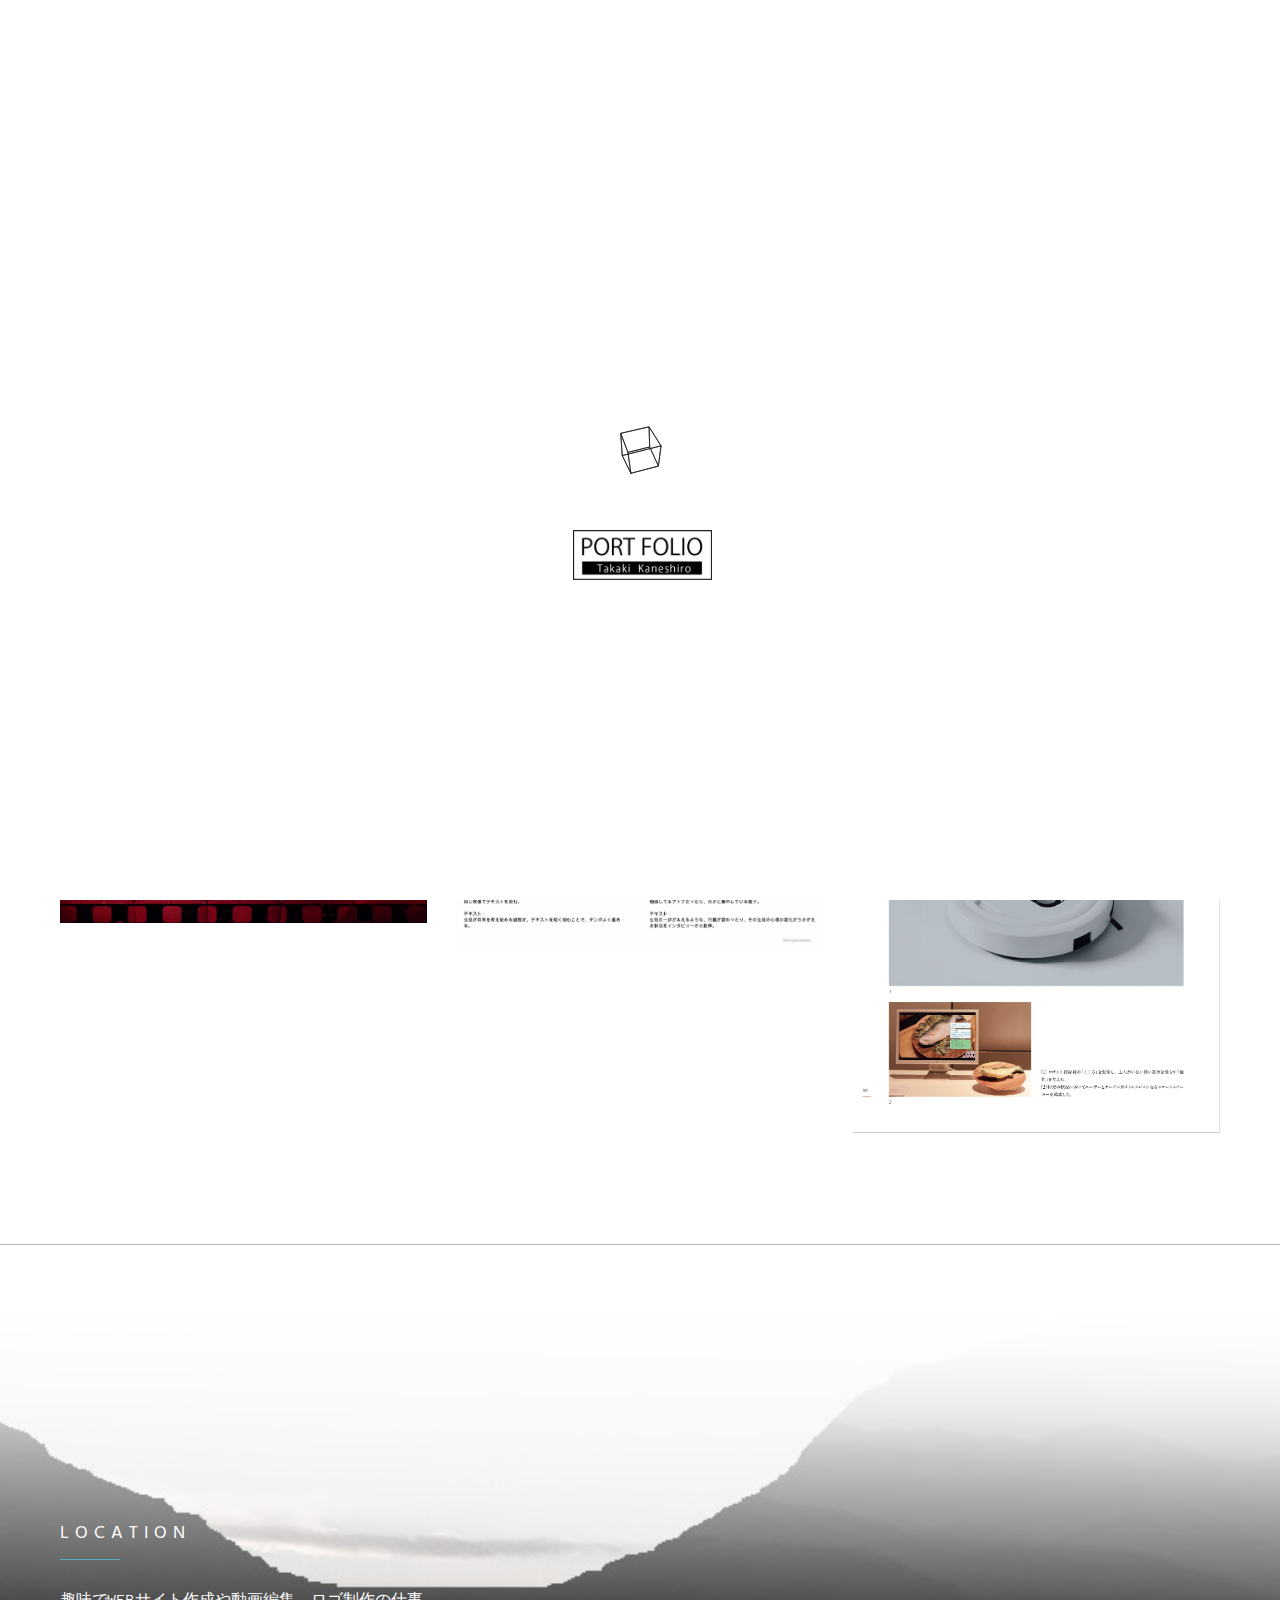
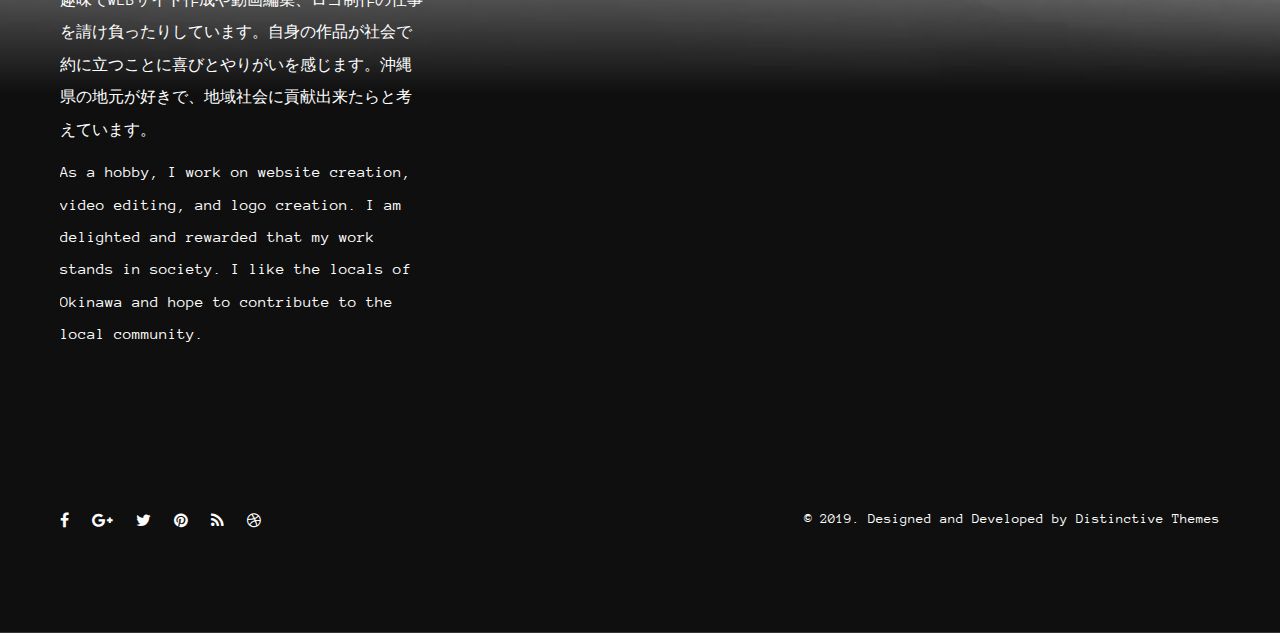
==== index.html @ 3a09b1b1 "test4" ====
<!DOCTYPE html>

<html lang="en">

<head>
    <meta charset="UTF-8">
    <meta content="IE=edge" http-equiv="X-UA-Compatible">
    <meta content="width=device-width, initial-scale=1" name="viewport">
    <meta content="" name="description">
    <meta content="" name="author">

    <link rel="shortcut icon" href="assets/images/favicon/favicon.ico" type="image/x-icon" />
    <link rel="apple-touch-icon" href="assets/images/favicon/apple-touch-icon.png" />
    <link rel="apple-touch-icon" sizes="57x57" href="assets/images/favicon/apple-touch-icon-57x57.png" />
    <link rel="apple-touch-icon" sizes="72x72" href="assets/images/favicon/apple-touch-icon-72x72.png" />
    <link rel="apple-touch-icon" sizes="76x76" href="assets/images/favicon/apple-touch-icon-76x76.png" />
    <link rel="apple-touch-icon" sizes="114x114" href="assets/images/favicon/apple-touch-icon-114x114.png" />
    <link rel="apple-touch-icon" sizes="120x120" href="assets/images/favicon/apple-touch-icon-120x120.png" />
    <link rel="apple-touch-icon" sizes="144x144" href="assets/images/favicon/apple-touch-icon-144x144.png" />
    <link rel="apple-touch-icon" sizes="152x152" href="assets/images/favicon/apple-touch-icon-152x152.png" />
    <link rel="apple-touch-icon" sizes="180x180" href="assets/images/favicon/apple-touch-icon-180x180.png" />

    <title>Takaki Kaneshiro Portfolio</title>
    <link href="assets/bootstrap/css/bootstrap.min.css" rel="stylesheet">
    <!--[if lt IE 9]>
      <script src="https://oss.maxcdn.com/html5shiv/3.7.2/html5shiv.min.js"></script>
      <script src="https://oss.maxcdn.com/respond/1.4.2/respond.min.js"></script>
    <![endif]-->
    <link href='https://fonts.googleapis.com/css?family=Hind:400,500,700|Anonymous+Pro:400,400italic,700,700italic&subset=latin,latin-ext' rel='stylesheet' type='text/css'>

    <link href="assets/font-awesome/css/font-awesome.min.css" rel="stylesheet">
    <link href="assets/pe-icons/css/pe-icon-7-stroke.css" rel="stylesheet">

    <link href="assets/css/animate.css" rel="stylesheet">
    <link href="assets/css/plugins.css" rel="stylesheet">
    <link href="style.css" rel="stylesheet">

    <!-- jquery -->
    <!-- <script src="https://ajax.googleapis.com/ajax/libs/jquery/1.11.3/jquery.min.js"></script>
    <script>
        $(function() {
            $("#header-outer").load("header.html #header-inner");
            $("#side-outer").load("side.html #side-inner");
            $("#footer-outer").load("footer.html #footer-inner");
        });
    </script> -->
    <!-- test -->

</head>

<body class="top-navigation pushy-right-side borderless">

    <nav class="pushy pushy-right">
        <ul class="list-unstyled">
            <li>
                <a class="logo" href="#"><img alt="" class="logo img-responsive" src="assets/images/logo.png"></a>
            </li>
            <li class="pushy-submenu">
                <a class="submenu-link" href="index.html">Home</a>
            </li>
            <li class="pushy-submenu">
                <a class="submenu-link" href="#">Works <i class="fa fa-angle-down"></i></a>
                <ul>
                    <li><a href="portfolio-01.html">HOTEL OMORO58</a></li>
                    <li><a href="portfolio-02.html">Web CM</a></li>
                    <li><a href="portfolio-03.html">Ticket Design</a></li>
                    <li><a href="portfolio-04.html">Weding Video</a></li>
                    <li><a href="portfolio-05.html">Robot Art</a></li>
                </ul>
            </li>
        </ul>
    </nav>

    <!-- Site Overlay -->
    <div class="site-overlay"></div>

    <div id="master-wrapper">

        <div class="preloader">
            <div class="preloader-img">
                <span class="loading-animation animate-flicker"><img src="assets/images/loading.gif" alt="loading" /></span>
            </div>
        </div>

        <div class="nav-wrapper smoothie">
            <div class="nav-inner smoothie">
                <div class="container-fluid special-max-width">
                    <div class="row">
                        <div class="col-sm-3 col-xs-6">
                            <a class="logo-light smoothie" href="index.html"><img alt="" class="logo img-responsive" src="assets/images/logo-light.png"></a>
                            <a class="logo-dark smoothie" href="index.html"><img alt="" class="logo img-responsive" src="assets/images/logo.png"></a>
                        </div>
                        <!-- <button type="button" class="navbar-toggle collapsed" data-toggle="collapse">
                            <span class="tcon tcon-menu--minus menu-btn" aria-label="toggle menu">
                                    <span class="tcon-menu__lines" aria-hidden="true"></span>
                                    <span class="tcon-visuallyhidden">toggle menu</span>
                            </span>
                        </button> -->
                        <div class="col-sm-9 col-xs-6">
                            <div class="collapse navbar-collapse" id="navbar-collapse-1">
                                <ul class="nav navbar-nav navbar-right">
                                    <li>
                                        <a href="#" class="dropdown-toggle" data-toggle="dropdown"><i class="glyphicon glyphicon-search"></i></a>
                                    </li>
                                    <li class="menu-trigger-wrapper">
                                        <button type="button" class="tcon tcon-menu--minus menu-btn" aria-label="toggle menu">
                                                <span class="tcon-menu__lines" aria-hidden="true"></span>
                                                <span class="tcon-visuallyhidden">toggle menu</span>
                                        </button>
                                        <a class="menu-label menu-btn" href="#open-pushy">Menu</a>
                                    </li>
                                </ul>
                            </div>
                        </div>
                    </div>
                </div>
            </div>
        </div>

        <section id="our-courses" class="white-wrapper">
            <div class="section-inner">
                <div class="container">
                    <div class="row mb60 text-left">
                        <div class="col-sm-12">
                            <h3 class="section-title">Takaki Kaneshiro Portfolio</h3>
                            <p class="section-sub-title">A little about who I am and what we do.</p>

                        </div>
                    </div>
                </div>
                <div class="container">
                    <div class="row">
                        <div class="masonry-portfolio">
                            <div class="col-sm-12 mb60">
                                <ul class=" masonry-portfolio-filter list-inline wow fadeIn text-left" data-wow-delay="0.2s">
                                    <li><a class="btn btn-primary btn-transparent active" href="#" data-filter="*">All</a></li>
                                    <li><a class="btn btn-primary btn-transparent" href="#" data-filter=".design">Design</a></li>
                                    <li><a class="btn btn-primary btn-transparent" href="#" data-filter=".video">Video</a></li>
                                    <!-- <li><a class="btn btn-primary btn-transparent" href="#" data-filter=".photography">Photography</a></li> -->
                                    <li><a class="btn btn-primary btn-transparent" href="#" data-filter=".apps">product</a></li>

                                </ul>
                            </div>
                            <div class="col-sm-12">
                                <div class="masonry-portfolio-items row">
                                    <div class="row">
                                        <div class="col-sm-4 masonry-portfolio-item mb30 design">
                                            <div class="hover-effect smoothie">
                                                <a href="#" class="smoothie">
                                                    <img src="assets/images/minimal-portfolio/folio-10.jpg" alt="Image" class="img-responsive smoothie"></a>
                                                <div class="hover-overlay smoothie text-center">
                                                    <div class="vertical-align-top">
                                                        <h4>HOTEL OMORO58</h4>
                                                        <span class="hover-overlay-cat">Liogo Design</span>
                                                    </div>
                                                </div>
                                                <div class="hover-caption dark-overlay smoothie text-center">
                                                    <div class="vertical-align-bottom">
                                                        <a href="portfolio-01.html" class="btn btn-primary btn-green">Details</a>
                                                        <a href="assets/images/minimal-portfolio/folio-10.jpg" class="lb-link btn btn-primary btn-white">Zoom</a>
                                                    </div>
                                                </div>
                                            </div>
                                        </div>
                                        <div class="col-sm-4 masonry-portfolio-item mb30 video">
                                            <div class="hover-effect smoothie">
                                                <a href="#" class="smoothie">
                                                    <img src="assets/images/minimal-portfolio/folio-2.jpg" alt="Image" class="img-responsive smoothie"></a>
                                                <div class="hover-overlay smoothie text-center">
                                                    <div class="vertical-align-top">
                                                        <h4>Web CM</h4>
                                                        <span class="hover-overlay-cat">CM Design</span>
                                                    </div>
                                                </div>
                                                <div class="hover-caption dark-overlay smoothie text-center">
                                                    <div class="vertical-align-bottom">
                                                        <a href="portfolio-02.html" class="btn btn-primary btn-green">Details</a>
                                                        <a href="assets/images/minimal-portfolio/folio-2.jpg" class="lb-link btn btn-primary btn-white">Zoom</a>
                                                    </div>
                                                </div>
                                            </div>
                                        </div>
                                        <div class="col-sm-4 masonry-portfolio-item mb30 design">
                                            <div class="hover-effect smoothie">
                                                <a href="#" class="smoothie">
                                                    <img src="assets/images/minimal-portfolio/folio-3.jpg" alt="Image" class="img-responsive smoothie"></a>
                                                <div class="hover-overlay smoothie text-center">
                                                    <div class="vertical-align-top">
                                                        <h4>Tcket Design</h4>
                                                        <span class="hover-overlay-cat">Tcket Design</span>
                                                    </div>
                                                </div>
                                                <div class="hover-caption dark-overlay smoothie text-center">
                                                    <div class="vertical-align-bottom">
                                                        <a href="portfolio-03.html" class="btn btn-primary btn-green">Details</a>
                                                        <a href="assets/images/minimal-portfolio/folio-3.jpg" class="lb-link btn btn-primary btn-white">Zoom</a>
                                                    </div>
                                                </div>
                                            </div>
                                        </div>
                                        <div class="col-sm-4 masonry-portfolio-item mb30 apps">
                                            <div class="hover-effect smoothie">
                                                <a href="#" class="smoothie">
                                                    <img src="assets/images/minimal-portfolio/folio-4.jpg" alt="Image" class="img-responsive smoothie"></a>
                                                <div class="hover-overlay smoothie text-center">
                                                    <div class="vertical-align-top">
                                                        <h4>ART Project</h4>
                                                        <span class="hover-overlay-cat">Robot Design</span>
                                                    </div>
                                                </div>
                                                <div class="hover-caption dark-overlay smoothie text-center">
                                                    <div class="vertical-align-bottom">
                                                        <a href="portfolio-05.html" class="btn btn-primary btn-green">Details</a>
                                                        <a href="assets/images/minimal-portfolio/folio-4.jpg" class="lb-link btn btn-primary btn-white">Zoom</a>
                                                    </div>
                                                </div>
                                            </div>
                                        </div>
                                        <div class="col-sm-4 masonry-portfolio-item mb30 video">
                                            <div class="hover-effect smoothie">
                                                <a href="#" class="smoothie">
                                                    <img src="assets/images/minimal-portfolio/folio-5.jpg" alt="Image" class="img-responsive smoothie"></a>
                                                <div class="hover-overlay smoothie text-center">
                                                    <div class="vertical-align-top">
                                                        <h4>Weding Video</h4>
                                                        <span class="hover-overlay-cat">Video Design</span>
                                                    </div>
                                                </div>
                                                <div class="hover-caption dark-overlay smoothie text-center">
                                                    <div class="vertical-align-bottom">
                                                        <a href="portfolio-04.html" class="btn btn-primary btn-green">Details</a>
                                                        <a href="assets/images/minimal-portfolio/folio-5.jpg" class="lb-link btn btn-primary btn-white">Zoom</a>
                                                    </div>
                                                </div>
                                            </div>
                                        </div>

                                    </div>

                                </div>
                            </div>
                        </div>
                    </div>
                </div>
            </div>
    </div>
    </section>

    <footer id="footer-wrapper" class="dark-wrapper">
        <div class="container">
            <div class="row mb90">
                <div class="col-md-4 col-sm-12">
                    <div class="text-widget widget">
                        <h4 class="widget-title mb40">Location</h4>
                        <div class="widget-content">
                            <p>趣味でWEBサイト作成や動画編集、ロゴ制作の仕事を請け負ったりしています。自身の作品が社会で約に立つことに喜びとやりがいを感じます。沖縄県の地元が好きで、地域社会に貢献出来たらと考えています。 </p>
                            <p>As a hobby, I work on website creation, video editing, and logo creation. I am delighted and rewarded that my work stands in society. I like the locals of Okinawa and hope to contribute to the local community.</p>

                        </div>
                    </div>
                </div>

            </div>
            <div class="row sub-footer">
                <div class="col-md-6 footer-social">
                    <a class="facebook" href="#"><i class="fa fa-facebook"></i></a>
                    <a class="google" href="#"><i class="fa fa-google-plus"></i></a>
                    <a class="twitter" href="#"><i class="fa fa-twitter"></i></a>
                    <a class="pinterest" href="#"><i class="fa fa-pinterest"></i></a>
                    <a class="blog" href="#"><i class="fa fa-rss"></i></a>
                    <a class="dribbble" href="#"><i class="fa fa-dribbble"></i></a>
                </div>
                <div class="col-md-6 text-right">
                    <p class="copyright"><small>© 2019. Designed and Developed by <a href="http://www.distinctivethemes.com" target="_blank">Distinctive Themes</a></small></p>
                </div>
            </div>
        </div>
    </footer>

    <a href="#" id="back-to-top"><i class="fa fa-angle-up"></i></a>

    <div class="top-frame"></div>
    <div class="bottom-frame"></div>

    </div>


    <script src="assets/js/jquery.min.js"></script>
    <script src="assets/bootstrap/js/bootstrap.min.js"></script>
    <script src="assets/js/owl-carousel.js"></script>
    <script src="assets/js/plugins.js"></script>
    <script type="text/javascript" src="http://maps.google.com/maps/api/js?sensor=false"></script>
    <script src="assets/js/init.js"></script>




</body>

</html>
---- assets/pe-icons/css/pe-icon-7-stroke.css ----
@font-face {
	font-family: 'Pe-icon-7-stroke';
	src:url('../fonts/Pe-icon-7-stroke.eot?d7yf1v');
	src:url('../fonts/Pe-icon-7-stroke.eot?#iefixd7yf1v') format('embedded-opentype'),
		url('../fonts/Pe-icon-7-stroke.woff?d7yf1v') format('woff'),
		url('../fonts/Pe-icon-7-stroke.ttf?d7yf1v') format('truetype'),
		url('../fonts/Pe-icon-7-stroke.svg?d7yf1v#Pe-icon-7-stroke') format('svg');
	font-weight: normal;
	font-style: normal;
}

[class^="pe-7s-"], [class*=" pe-7s-"] {
	display: inline-block;
	font-family: 'Pe-icon-7-stroke';
	speak: none;
	font-style: normal;
	font-weight: normal;
	font-variant: normal;
	text-transform: none;
	line-height: 1;

	/* Better Font Rendering =========== */
	-webkit-font-smoothing: antialiased;
	-moz-osx-font-smoothing: grayscale;
}

.pe-7s-album:before {
	content: "\e6aa";
}
.pe-7s-arc:before {
	content: "\e6ab";
}
.pe-7s-back-2:before {
	content: "\e6ac";
}
.pe-7s-bandaid:before {
	content: "\e6ad";
}
.pe-7s-car:before {
	content: "\e6ae";
}
.pe-7s-diamond:before {
	content: "\e6af";
}
.pe-7s-door-lock:before {
	content: "\e6b0";
}
.pe-7s-eyedropper:before {
	content: "\e6b1";
}
.pe-7s-female:before {
	content: "\e6b2";
}
.pe-7s-gym:before {
	content: "\e6b3";
}
.pe-7s-hammer:before {
	content: "\e6b4";
}
.pe-7s-headphones:before {
	content: "\e6b5";
}
.pe-7s-helm:before {
	content: "\e6b6";
}
.pe-7s-hourglass:before {
	content: "\e6b7";
}
.pe-7s-leaf:before {
	content: "\e6b8";
}
.pe-7s-magic-wand:before {
	content: "\e6b9";
}
.pe-7s-male:before {
	content: "\e6ba";
}
.pe-7s-map-2:before {
	content: "\e6bb";
}
.pe-7s-next-2:before {
	content: "\e6bc";
}
.pe-7s-paint-bucket:before {
	content: "\e6bd";
}
.pe-7s-pendrive:before {
	content: "\e6be";
}
.pe-7s-photo:before {
	content: "\e6bf";
}
.pe-7s-piggy:before {
	content: "\e6c0";
}
.pe-7s-plugin:before {
	content: "\e6c1";
}
.pe-7s-refresh-2:before {
	content: "\e6c2";
}
.pe-7s-rocket:before {
	content: "\e6c3";
}
.pe-7s-settings:before {
	content: "\e6c4";
}
.pe-7s-shield:before {
	content: "\e6c5";
}
.pe-7s-smile:before {
	content: "\e6c6";
}
.pe-7s-usb:before {
	content: "\e6c7";
}
.pe-7s-vector:before {
	content: "\e6c8";
}
.pe-7s-wine:before {
	content: "\e6c9";
}
.pe-7s-cloud-upload:before {
	content: "\e68a";
}
.pe-7s-cash:before {
	content: "\e68c";
}
.pe-7s-close:before {
	content: "\e680";
}
.pe-7s-bluetooth:before {
	content: "\e68d";
}
.pe-7s-cloud-download:before {
	content: "\e68b";
}
.pe-7s-way:before {
	content: "\e68e";
}
.pe-7s-close-circle:before {
	content: "\e681";
}
.pe-7s-id:before {
	content: "\e68f";
}
.pe-7s-angle-up:before {
	content: "\e682";
}
.pe-7s-wristwatch:before {
	content: "\e690";
}
.pe-7s-angle-up-circle:before {
	content: "\e683";
}
.pe-7s-world:before {
	content: "\e691";
}
.pe-7s-angle-right:before {
	content: "\e684";
}
.pe-7s-volume:before {
	content: "\e692";
}
.pe-7s-angle-right-circle:before {
	content: "\e685";
}
.pe-7s-users:before {
	content: "\e693";
}
.pe-7s-angle-left:before {
	content: "\e686";
}
.pe-7s-user-female:before {
	content: "\e694";
}
.pe-7s-angle-left-circle:before {
	content: "\e687";
}
.pe-7s-up-arrow:before {
	content: "\e695";
}
.pe-7s-angle-down:before {
	content: "\e688";
}
.pe-7s-switch:before {
	content: "\e696";
}
.pe-7s-angle-down-circle:before {
	content: "\e689";
}
.pe-7s-scissors:before {
	content: "\e697";
}
.pe-7s-wallet:before {
	content: "\e600";
}
.pe-7s-safe:before {
	content: "\e698";
}
.pe-7s-volume2:before {
	content: "\e601";
}
.pe-7s-volume1:before {
	content: "\e602";
}
.pe-7s-voicemail:before {
	content: "\e603";
}
.pe-7s-video:before {
	content: "\e604";
}
.pe-7s-user:before {
	content: "\e605";
}
.pe-7s-upload:before {
	content: "\e606";
}
.pe-7s-unlock:before {
	content: "\e607";
}
.pe-7s-umbrella:before {
	content: "\e608";
}
.pe-7s-trash:before {
	content: "\e609";
}
.pe-7s-tools:before {
	content: "\e60a";
}
.pe-7s-timer:before {
	content: "\e60b";
}
.pe-7s-ticket:before {
	content: "\e60c";
}
.pe-7s-target:before {
	content: "\e60d";
}
.pe-7s-sun:before {
	content: "\e60e";
}
.pe-7s-study:before {
	content: "\e60f";
}
.pe-7s-stopwatch:before {
	content: "\e610";
}
.pe-7s-star:before {
	content: "\e611";
}
.pe-7s-speaker:before {
	content: "\e612";
}
.pe-7s-signal:before {
	content: "\e613";
}
.pe-7s-shuffle:before {
	content: "\e614";
}
.pe-7s-shopbag:before {
	content: "\e615";
}
.pe-7s-share:before {
	content: "\e616";
}
.pe-7s-server:before {
	content: "\e617";
}
.pe-7s-search:before {
	content: "\e618";
}
.pe-7s-film:before {
	content: "\e6a5";
}
.pe-7s-science:before {
	content: "\e619";
}
.pe-7s-disk:before {
	content: "\e6a6";
}
.pe-7s-ribbon:before {
	content: "\e61a";
}
.pe-7s-repeat:before {
	content: "\e61b";
}
.pe-7s-refresh:before {
	content: "\e61c";
}
.pe-7s-add-user:before {
	content: "\e6a9";
}
.pe-7s-refresh-cloud:before {
	content: "\e61d";
}
.pe-7s-paperclip:before {
	content: "\e69c";
}
.pe-7s-radio:before {
	content: "\e61e";
}
.pe-7s-note2:before {
	content: "\e69d";
}
.pe-7s-print:before {
	content: "\e61f";
}
.pe-7s-network:before {
	content: "\e69e";
}
.pe-7s-prev:before {
	content: "\e620";
}
.pe-7s-mute:before {
	content: "\e69f";
}
.pe-7s-power:before {
	content: "\e621";
}
.pe-7s-medal:before {
	content: "\e6a0";
}
.pe-7s-portfolio:before {
	content: "\e622";
}
.pe-7s-like2:before {
	content: "\e6a1";
}
.pe-7s-plus:before {
	content: "\e623";
}
.pe-7s-left-arrow:before {
	content: "\e6a2";
}
.pe-7s-play:before {
	content: "\e624";
}
.pe-7s-key:before {
	content: "\e6a3";
}
.pe-7s-plane:before {
	content: "\e625";
}
.pe-7s-joy:before {
	content: "\e6a4";
}
.pe-7s-photo-gallery:before {
	content: "\e626";
}
.pe-7s-pin:before {
	content: "\e69b";
}
.pe-7s-phone:before {
	content: "\e627";
}
.pe-7s-plug:before {
	content: "\e69a";
}
.pe-7s-pen:before {
	content: "\e628";
}
.pe-7s-right-arrow:before {
	content: "\e699";
}
.pe-7s-paper-plane:before {
	content: "\e629";
}
.pe-7s-delete-user:before {
	content: "\e6a7";
}
.pe-7s-paint:before {
	content: "\e62a";
}
.pe-7s-bottom-arrow:before {
	content: "\e6a8";
}
.pe-7s-notebook:before {
	content: "\e62b";
}
.pe-7s-note:before {
	content: "\e62c";
}
.pe-7s-next:before {
	content: "\e62d";
}
.pe-7s-news-paper:before {
	content: "\e62e";
}
.pe-7s-musiclist:before {
	content: "\e62f";
}
.pe-7s-music:before {
	content: "\e630";
}
.pe-7s-mouse:before {
	content: "\e631";
}
.pe-7s-more:before {
	content: "\e632";
}
.pe-7s-moon:before {
	content: "\e633";
}
.pe-7s-monitor:before {
	content: "\e634";
}
.pe-7s-micro:before {
	content: "\e635";
}
.pe-7s-menu:before {
	content: "\e636";
}
.pe-7s-map:before {
	content: "\e637";
}
.pe-7s-map-marker:before {
	content: "\e638";
}
.pe-7s-mail:before {
	content: "\e639";
}
.pe-7s-mail-open:before {
	content: "\e63a";
}
.pe-7s-mail-open-file:before {
	content: "\e63b";
}
.pe-7s-magnet:before {
	content: "\e63c";
}
.pe-7s-loop:before {
	content: "\e63d";
}
.pe-7s-look:before {
	content: "\e63e";
}
.pe-7s-lock:before {
	content: "\e63f";
}
.pe-7s-lintern:before {
	content: "\e640";
}
.pe-7s-link:before {
	content: "\e641";
}
.pe-7s-like:before {
	content: "\e642";
}
.pe-7s-light:before {
	content: "\e643";
}
.pe-7s-less:before {
	content: "\e644";
}
.pe-7s-keypad:before {
	content: "\e645";
}
.pe-7s-junk:before {
	content: "\e646";
}
.pe-7s-info:before {
	content: "\e647";
}
.pe-7s-home:before {
	content: "\e648";
}
.pe-7s-help2:before {
	content: "\e649";
}
.pe-7s-help1:before {
	content: "\e64a";
}
.pe-7s-graph3:before {
	content: "\e64b";
}
.pe-7s-graph2:before {
	content: "\e64c";
}
.pe-7s-graph1:before {
	content: "\e64d";
}
.pe-7s-graph:before {
	content: "\e64e";
}
.pe-7s-global:before {
	content: "\e64f";
}
.pe-7s-gleam:before {
	content: "\e650";
}
.pe-7s-glasses:before {
	content: "\e651";
}
.pe-7s-gift:before {
	content: "\e652";
}
.pe-7s-folder:before {
	content: "\e653";
}
.pe-7s-flag:before {
	content: "\e654";
}
.pe-7s-filter:before {
	content: "\e655";
}
.pe-7s-file:before {
	content: "\e656";
}
.pe-7s-expand1:before {
	content: "\e657";
}
.pe-7s-exapnd2:before {
	content: "\e658";
}
.pe-7s-edit:before {
	content: "\e659";
}
.pe-7s-drop:before {
	content: "\e65a";
}
.pe-7s-drawer:before {
	content: "\e65b";
}
.pe-7s-download:before {
	content: "\e65c";
}
.pe-7s-display2:before {
	content: "\e65d";
}
.pe-7s-display1:before {
	content: "\e65e";
}
.pe-7s-diskette:before {
	content: "\e65f";
}
.pe-7s-date:before {
	content: "\e660";
}
.pe-7s-cup:before {
	content: "\e661";
}
.pe-7s-culture:before {
	content: "\e662";
}
.pe-7s-crop:before {
	content: "\e663";
}
.pe-7s-credit:before {
	content: "\e664";
}
.pe-7s-copy-file:before {
	content: "\e665";
}
.pe-7s-config:before {
	content: "\e666";
}
.pe-7s-compass:before {
	content: "\e667";
}
.pe-7s-comment:before {
	content: "\e668";
}
.pe-7s-coffee:before {
	content: "\e669";
}
.pe-7s-cloud:before {
	content: "\e66a";
}
.pe-7s-clock:before {
	content: "\e66b";
}
.pe-7s-check:before {
	content: "\e66c";
}
.pe-7s-chat:before {
	content: "\e66d";
}
.pe-7s-cart:before {
	content: "\e66e";
}
.pe-7s-camera:before {
	content: "\e66f";
}
.pe-7s-call:before {
	content: "\e670";
}
.pe-7s-calculator:before {
	content: "\e671";
}
.pe-7s-browser:before {
	content: "\e672";
}
.pe-7s-box2:before {
	content: "\e673";
}
.pe-7s-box1:before {
	content: "\e674";
}
.pe-7s-bookmarks:before {
	content: "\e675";
}
.pe-7s-bicycle:before {
	content: "\e676";
}
.pe-7s-bell:before {
	content: "\e677";
}
.pe-7s-battery:before {
	content: "\e678";
}
.pe-7s-ball:before {
	content: "\e679";
}
.pe-7s-back:before {
	content: "\e67a";
}
.pe-7s-attention:before {
	content: "\e67b";
}
.pe-7s-anchor:before {
	content: "\e67c";
}
.pe-7s-albums:before {
	content: "\e67d";
}
.pe-7s-alarm:before {
	content: "\e67e";
}
.pe-7s-airplay:before {
	content: "\e67f";
}
---- assets/css/plugins.css ----
/*-----------------------------------------------------------------------------------*/


/*  OWL CAROUSEL
/*-----------------------------------------------------------------------------------*/


/* 
 *  Core Owl Carousel CSS File
 *  v1.3.3
 */


/* clearfix */

.owl-carousel .owl-wrapper:after {
    content: ".";
    display: block;
    clear: both;
    visibility: hidden;
    line-height: 0;
    height: 0
}


/* display none until init */

.owl-carousel {
    display: none;
    position: relative;
    width: 100%;
    -ms-touch-action: pan-y;
    padding: 0
}

.owl-carousel .owl-wrapper {
    display: none;
    position: relative;
    -webkit-transform: translate3d(0px, 0px, 0px)
}

.owl-carousel .owl-wrapper-outer {
    overflow: hidden;
    position: relative;
    width: 100%
}

.owl-carousel .owl-wrapper-outer.autoHeight {
    -webkit-transition: height 500ms ease-in-out;
    -moz-transition: height 500ms ease-in-out;
    -ms-transition: height 500ms ease-in-out;
    -o-transition: height 500ms ease-in-out;
    transition: height 500ms ease-in-out
}

.owl-carousel .owl-item {
    float: left;
    padding: 0 15px
}

.owl-controls .owl-page,
.owl-controls .owl-buttons div {
    cursor: pointer
}

.owl-controls {
    -webkit-user-select: none;
    -khtml-user-select: none;
    -moz-user-select: none;
    -ms-user-select: none;
    user-select: none;
    -webkit-tap-highlight-color: rgba(0, 0, 0, 0)
}


/* fix */

.owl-carousel .owl-wrapper,
.owl-carousel .owl-item {
    -webkit-backface-visibility: hidden;
    -moz-backface-visibility: hidden;
    -ms-backface-visibility: hidden;
    -webkit-transform: translate3d(0, 0, 0);
    -moz-transform: translate3d(0, 0, 0);
    -ms-transform: translate3d(0, 0, 0)
}


/*
*   Owl Carousel Owl Demo Theme 
*   v1.3.3
*/

.owl-theme .owl-controls {
    margin-top: 30px;
    text-align: center
}


/* Styling Next and Prev buttons */

.owl-theme .owl-controls .owl-buttons div {
    color: #333;
    display: inline-block;
    zoom: 1;
    margin: 5px;
    padding: 0 10px;
    font-size: 80px;
    -webkit-border-radius: 30px;
    -moz-border-radius: 30px;
    border-radius: 0;
    background: transparent;
    width: 30px;
    -webkit-transition: all .5s ease-in-out;
    -moz-transition: all .5s ease-in-out;
    -o-transition: all .5s ease-in-out;
    -ms-transition: all .5s ease-in-out;
    transition: all .5s ease-in-out
}

.owl-theme .owl-controls.clickable .owl-buttons div:hover {
    text-decoration: none;
    color: #333;
    background: transparent;
    -webkit-transition: all .5s ease-in-out;
    -moz-transition: all .5s ease-in-out;
    -o-transition: all .5s ease-in-out;
    -ms-transition: all .5s ease-in-out;
    transition: all .5s ease-in-out
}


/* Styling Pagination*/

.owl-theme .owl-controls .owl-page {
    display: inline-block;
    zoom: 1;
    *display: inline
    /*IE7 life-saver */
}

.owl-theme .owl-controls .owl-page span {
    display: block;
    width: 12px;
    height: 12px;
    margin: 5px 7px;
    filter: Alpha(Opacity=50);
    /*IE7 fix*/
    opacity: .5;
    -webkit-border-radius: 0;
    -moz-border-radius: 0;
    border-radius: 0;
    background: transparent;
    border: 1px solid #fff
}

.owl-theme .owl-controls .owl-page.active span,
.owl-theme .owl-controls.clickable .owl-page:hover span {
    filter: Alpha(Opacity=100);
    /*IE7 fix*/
    opacity: 1
}


/* If PaginationNumbers is true */

.owl-theme .owl-controls .owl-page span.owl-numbers {
    height: auto;
    width: auto;
    color: #FFF;
    padding: 2px 10px;
    font-size: 12px;
    -webkit-border-radius: 30px;
    -moz-border-radius: 30px;
    border-radius: 30px
}


/* preloading images */

.owl-item.loading {
    min-height: 150px;
    background: url(AjaxLoader.gif) no-repeat center center
}

.owl-theme .owl-controls .owl-buttons div {
    position: absolute
}

.owl-theme .owl-controls .owl-buttons .owl-prev {
    left: -45px;
    top: 50%;
    margin-top: -70px
}

.owl-theme .owl-controls .owl-buttons .owl-next {
    right: -40px;
    top: 50%;
    margin-top: -70px
}

.owl-carousel .owl-item:hover,
.owl-carousel .portfolio-item a:hover {
    cursor: url(../images/drag.png), auto;
}

#single-slider .owl-controls {
    position: absolute;
    margin: 0 auto;
    width: 100%;
    bottom: 10px;
}

.owl-carousel.remove-item-paddings .owl-item {
    padding-left: 0 !important;
    padding-right: 0 !important;
}

/*
A Pen By Jonathan D LaPlante
http://codepen.io/jdlaplan/pen/Aowpj
*/
* {
  -webkit-box-sizing: border-box;
  -moz-box-sizing: border-box;
  box-sizing: border-box;
}

@media (max-width: 480px) {
  .masonry {
    margin: 3% 0;
  }

  .masonry .grid-sizer {
    width: 100%;
  }

  .masonry .gutter-sizer {
    width: 3%;
  }

  .masonry .item {
    width: 100%;
    margin-bottom: 3%;
  }

  .masonry .item img {
    width: 100%;
  }
}

@media only screen and (max-width: xxspx) {
  .masonry {
    margin: 3% 0;
  }

  .masonry .grid-sizer {
    width: 48.5%;
  }

  .masonry .gutter-sizer {
    width: 3%;
  }

  .masonry .item {
    width: 48.5%;
    margin-bottom: 3%;
  }

  .masonry .item img {
    width: 100%;
  }
}

@media (min-width: 481px) and (max-width: 767px) {
  .masonry {
    margin: 2.25% 0;
  }

  .masonry .grid-sizer {
    width: 48.87%;
  }

  .masonry .gutter-sizer {
    width: 2.25%;
  }

  .masonry .item {
    width: 48.87%;
    margin-bottom: 2.25%;
  }

  .masonry .item img {
    width: 100%;
  }
}

@media (min-width: 768px) {
  .masonry {
    margin: 2% 0;
  }

  .masonry .grid-sizer {
    width: 32%;
  }

  .masonry .gutter-sizer {
    width: 2%;
  }

  .masonry .item {
    width: 32%;
    margin-bottom: 2%;
  }

  .masonry .item img {
    width: 100%;
  }
}

@media (min-width: 992px) {
  .masonry {
    margin: 1.875% 0;
  }

  .masonry .grid-sizer {
    width: 32.08%;
  }

  .masonry .gutter-sizer {
    width: 1.875%;
  }

  .masonry .item {
    width: 32.08%;
    margin-bottom: 1.875%;
  }

  .masonry .item img {
    width: 100%;
  }
}

@media (min-width: 1200px) {
  .masonry {
    margin: 1.8% 0;
  }

  .masonry .grid-sizer {
    width: 32.13%;
  }

  .masonry .gutter-sizer {
    width: 1.8%;
  }

  .masonry .item {
    width: 32.13%;
    margin-bottom: 1.8%;
  }

  .masonry .item-width2 {
    width: 66.06%;
    margin-bottom: 1.8%;
  }

  .masonry .item img,.masonry .item-width2 img {
    width: 100%;
  }
}

/*-----------------------------------------------------------------------------------*/
/*  MAGNIFIC POPUP
/*-----------------------------------------------------------------------------------*/
.mfp-bg {
  top:0;
  left:0;
  width:100%;
  height:100%;
  z-index:1042;
  overflow:hidden;
  position:fixed;
  background:#fff;
  opacity:.95;
  filter:alpha(opacity=95)
}

.mfp-wrap {
  top:0;
  left:0;
  width:100%;
  height:100%;
  z-index:1043;
  position:fixed;
  outline:none!important;
  -webkit-backface-visibility:hidden
}

.mfp-container {
  text-align:center;
  position:absolute;
  width:100%;
  height:100%;
  left:0;
  top:0;
  padding:0 8px;
  -webkit-box-sizing:border-box;
  -moz-box-sizing:border-box;
  box-sizing:border-box
}

.mfp-container:before {
  content:'';
  display:inline-block;
  height:100%;
  vertical-align:middle
}

.mfp-align-top .mfp-container:before {
  display:none
}

.mfp-content {
  position:relative;
  display:inline-block;
  vertical-align:middle;
  margin:0 auto;
  text-align:left;
  z-index:1045
}

.mfp-inline-holder .mfp-content,.mfp-ajax-holder .mfp-content {
  width:100%;
  cursor:auto
}

.mfp-ajax-cur {
  cursor:progress
}

.mfp-zoom-out-cur,.mfp-zoom-out-cur .mfp-image-holder .mfp-close {
  cursor:-moz-zoom-out;
  cursor:-webkit-zoom-out;
  cursor:zoom-out
}

.mfp-zoom {
  cursor:pointer;
  cursor:-webkit-zoom-in;
  cursor:-moz-zoom-in;
  cursor:zoom-in
}

.mfp-auto-cursor .mfp-content {
  cursor:auto
}

.mfp-close,.mfp-arrow,.mfp-preloader,.mfp-counter {
  -webkit-user-select:none;
  -moz-user-select:none;
  user-select:none
}

.mfp-loading.mfp-figure {
  display:none
}

.mfp-hide {
  display:none!important
}

.mfp-preloader {
  color:#ccc;
  position:absolute;
  top:50%;
  width:auto;
  text-align:center;
  margin-top:-.8em;
  left:8px;
  right:8px;
  z-index:1044
}

.mfp-preloader a {
  color:#ccc
}

.mfp-preloader a:hover {
  color:#fff
}

.mfp-s-ready .mfp-preloader {
  display:none
}

.mfp-s-error .mfp-content {
  display:none
}

button.mfp-close,button.mfp-arrow {
  overflow:visible;
  cursor:pointer;
  background:transparent;
  border:0;
  -webkit-appearance:none;
  display:block;
  outline:none;
  padding:0;
  z-index:1046;
  -webkit-box-shadow:none;
  box-shadow:none
}

button::-moz-focus-inner {
  padding:0;
  border:0
}

.mfp-close {
  width:44px;
  height:44px;
  line-height:44px;
  position:absolute;
  right:0;
  top:0;
  text-decoration:none;
  text-align:center;
  opacity:.65;
  filter:alpha(opacity=65);
  padding:0 0 18px 10px;
  color:#fff;
  font-style:normal;
  font-size:28px;
  font-family:Arial,Baskerville,monospace
}

.mfp-close:hover,.mfp-close:focus {
  opacity:1;
  filter:alpha(opacity=100)
}

.mfp-close:active {
  top:1px
}

.mfp-close-btn-in .mfp-close {
  color:#333
}

.mfp-image-holder .mfp-close,.mfp-iframe-holder .mfp-close {
  color:#333;
  right:-6px;
  text-align:right;
  padding-right:6px;
  width:100%
}

.mfp-counter {
  position:absolute;
  top:0;
  right:0;
  color:#ccc;
  font-size:12px;
  line-height:18px
}

.mfp-arrow {
  position:absolute;
  opacity:.65;
  filter:alpha(opacity=65);
  margin:0;
  top:50%;
  margin-top:-55px;
  padding:0;
  width:90px;
  height:110px;
  -webkit-tap-highlight-color:rgba(0,0,0,0)
}

.mfp-arrow:active {
  margin-top:-54px
}

.mfp-arrow:hover,.mfp-arrow:focus {
  opacity:1;
  filter:alpha(opacity=100)
}

.mfp-arrow:before,.mfp-arrow:after,.mfp-arrow .mfp-b,.mfp-arrow .mfp-a {
  content:'';
  display:block;
  width:0;
  height:0;
  position:absolute;
  left:0;
  top:0;
  margin-top:35px;
  margin-left:35px;
  border:medium inset transparent
}

.mfp-arrow:after,.mfp-arrow .mfp-a {
  border-top-width:13px;
  border-bottom-width:13px;
  top:8px
}

.mfp-arrow:before,.mfp-arrow .mfp-b {
  border-top-width:21px;
  border-bottom-width:21px;
  opacity:.7
}

.mfp-arrow-left {
  left:0
}

.mfp-arrow-left:after,.mfp-arrow-left .mfp-a {
  border-right:17px solid #fff;
  margin-left:31px
}

.mfp-arrow-left:before,.mfp-arrow-left .mfp-b {
  margin-left:25px;
  border-right:27px solid #3f3f3f
}

.mfp-arrow-right {
  right:0
}

.mfp-arrow-right:after,.mfp-arrow-right .mfp-a {
  border-left:17px solid #fff;
  margin-left:39px
}

.mfp-arrow-right:before,.mfp-arrow-right .mfp-b {
  border-left:27px solid #3f3f3f
}

.mfp-iframe-holder {
  padding-top:40px;
  padding-bottom:40px
}

.mfp-iframe-holder .mfp-content {
  line-height:0;
  width:100%;
  max-width:900px
}

.mfp-iframe-holder .mfp-close {
  top:-40px
}

.mfp-iframe-scaler {
  width:100%;
  height:0;
  overflow:hidden;
  padding-top:56.25%
}

.mfp-iframe-scaler iframe {
  position:absolute;
  display:block;
  top:0;
  left:0;
  width:100%;
  height:100%;
  box-shadow:0 0 8px rgba(0,0,0,0.6);
  background:#000
}

/* Main image in popup */
img.mfp-img {
  width:auto;
  max-width:100%;
  height:auto;
  display:block;
  line-height:0;
  -webkit-box-sizing:border-box;
  -moz-box-sizing:border-box;
  box-sizing:border-box;
  padding:40px 0;
  margin:0 auto
}

/* The shadow behind the image */
.mfp-figure {
  line-height:0
}

.mfp-figure:after {
  content:'';
  position:absolute;
  left:0;
  top:40px;
  bottom:40px;
  display:block;
  right:0;
  width:auto;
  height:auto;
  z-index:-1;
  box-shadow: none;
  background: none;
}

.mfp-figure small {
  color:#bdbdbd;
  display:block;
  font-size:12px;
  line-height:14px
}

.mfp-figure figure {
  margin:0
}

.mfp-bottom-bar {
  margin-top:-36px;
  position:absolute;
  top:100%;
  left:0;
  width:100%;
  cursor:auto;
}

.mfp-title {
  text-align:left;
  line-height:18px;
  color:#f3f3f3;
  word-wrap:break-word;
  padding-right:36px
}

.mfp-image-holder .mfp-content {
  max-width:100%
}

.mfp-gallery .mfp-image-holder .mfp-figure {
  cursor:pointer
}

.mfp-ie7 .mfp-img {
  padding:0
}

.mfp-ie7 .mfp-bottom-bar {
  width:600px;
  left:50%;
  margin-left:-300px;
  margin-top:5px;
  padding-bottom:5px
}

.mfp-ie7 .mfp-container {
  padding:0
}

.mfp-ie7 .mfp-content {
  padding-top:44px
}

.mfp-ie7 .mfp-close {
  top:0;
  right:0;
  padding-top:0
}

@media all and (max-width: 900px) {
.mfp-arrow {
  -webkit-transform:scale(0.75);
  transform:scale(0.75)
}

.mfp-arrow-left {
  -webkit-transform-origin:0;
  transform-origin:0
}

.mfp-arrow-right {
  -webkit-transform-origin:100%;
  transform-origin:100%
}

.mfp-container {
  padding-left:6px;
  padding-right:6px
}
}

@media screen and (max-width: 800px) and (orientation: landscape),screen and (max-height: 300px) {
.mfp-img-mobile .mfp-image-holder {
  padding-left:0;
  padding-right:0
}

.mfp-img-mobile img.mfp-img {
  padding:0
}

.mfp-img-mobile .mfp-figure:after {
  top:0;
  bottom:0
}

.mfp-img-mobile .mfp-figure small {
  display:inline;
  margin-left:5px
}

.mfp-img-mobile .mfp-bottom-bar {
  background:rgba(0,0,0,0.6);
  bottom:0;
  margin:0;
  top:auto;
  padding:3px 5px;
  position:fixed;
  -webkit-box-sizing:border-box;
  -moz-box-sizing:border-box;
  box-sizing:border-box
}

.mfp-img-mobile .mfp-bottom-bar:empty {
  padding:0
}

.mfp-img-mobile .mfp-counter {
  right:5px;
  top:3px
}

.mfp-img-mobile .mfp-close {
  top:0;
  right:0;
  width:35px;
  height:35px;
  line-height:35px;
  background:rgba(0,0,0,0.6);
  position:fixed;
  text-align:center;
  padding:0
}
}

.mfp-wrap figure, .mfp-wrap.mfp-ready.mfp-removing figure {
  opacity: 0;
  position: relative;
  top: -20px;
    -webkit-transition: all .4s ease-in-out;
    -moz-transition: all .4s ease-in-out;
    -o-transition: all .4s ease-in-out;
    -ms-transition: all .4s ease-in-out;
    transition: all .4s ease-in-out;
    -moz-transform: scale(0.9);
    -webkit-transform: scale(0.9);
    -o-transform: scale(0.9);
    -ms-transform: scale(0.9);
    transform: scale(0.9)
}

.mfp-wrap.mfp-ready figure {
  opacity: 1;
  position: relative;
  top: 0px;
    -webkit-transition: all .4s ease-in-out;
    -moz-transition: all .4s ease-in-out;
    -o-transition: all .4s ease-in-out;
    -ms-transition: all .4s ease-in-out;
    transition: all .4s ease-in-out;
    -moz-transform: scale(1.0);
    -webkit-transform: scale(1.0);
    -o-transform: scale(1.0);
    -ms-transform: scale(1.0);
    transform: scale(1.0)
}

.mfp-bg, .mfp-bg.mfp-ready.mfp-removing {
  opacity: 0;
    -webkit-transition: all .4s ease-in-out;
    -moz-transition: all .4s ease-in-out;
    -o-transition: all .4s ease-in-out;
    -ms-transition: all .4s ease-in-out;
    transition: all .4s ease-in-out
}

.mfp-bg.mfp-ready {
  opacity: 1;
    -webkit-transition: all .2s ease-in-out;
    -moz-transition: all .2s ease-in-out;
    -o-transition: all .2s ease-in-out;
    -ms-transition: all .2s ease-in-out;
    transition: all .2s ease-in-out
}


/*! Pushy - v0.9.2 - 2014-9-13
* Pushy is a responsive off-canvas navigation menu using CSS transforms & transitions.
* https://github.com/christophery/pushy/
* by Christopher Yee */
/* Menu Appearance */
.pushy {
  position: fixed;
  width: 320px;
  height: 100%;
  top: 0;
  z-index: 9999;
  background: #333332;
  font-size: .9em;
  font-weight: 700;
  -webkit-box-shadow: inset -10px 0 6px -9px rgba(0,0,0,.7);
  -moz-box-shadow: inset -10px 0 6px -9px rgba(0,0,0,.7);
  box-shadow: inset -10px 0 6px -9px rgba(0,0,0,.7);
  overflow: auto;
  -webkit-overflow-scrolling: touch;
/* enables momentum scrolling in iOS overflow elements */
}

.pushy a {
  display: block;
  color: #b3b3b1;
  padding: 15px 30px;
  border-bottom: 1px solid rgba(0,0,0,.1);
  border-top: 1px solid rgba(255,255,255,.1);
  text-decoration: none;
}

.pushy a:hover {
  color: #FFF;
}

/* Menu Movement */
.pushy-left {
  -webkit-transform: translate3d(-320px,0,0);
  -moz-transform: translate3d(-320px,0,0);
  -ms-transform: translate3d(-320px,0,0);
  -o-transform: translate3d(-320px,0,0);
  transform: translate3d(-320px,0,0);
}

.pushy-right {
  -webkit-transform: translate3d(320px,0,0);
  -moz-transform: translate3d(320px,0,0);
  -ms-transform: translate3d(320px,0,0);
  -o-transform: translate3d(320px,0,0);
  transform: translate3d(320px,0,0);
  right: 0;
}

.pushy-open {
  -webkit-transform: translate3d(0,0,0);
  -moz-transform: translate3d(0,0,0);
  -ms-transform: translate3d(0,0,0);
  -o-transform: translate3d(0,0,0);
  transform: translate3d(0,0,0);
}

.container-push,.push-push {
  -webkit-transform: translate3d(320px,0,0);
  -moz-transform: translate3d(320px,0,0);
  -ms-transform: translate3d(320px,0,0);
  -o-transform: translate3d(320px,0,0);
  transform: translate3d(320px,0,0);
}

/* Menu Transitions */
.pushy,#container,.push {
  -webkit-transition: -webkit-transform .2s cubic-bezier(.16,.68,.43,.99);
  -moz-transition: -moz-transform .2s cubic-bezier(.16,.68,.43,.99);
  -o-transition: -o-transform .2s cubic-bezier(.16,.68,.43,.99);
  transition: transform .2s cubic-bezier(.16,.68,.43,.99);
}

/* Site Overlay */
.site-overlay {
  display: none;
}

.pushy-active .site-overlay {
  display: block;
  position: fixed;
  top: 0;
  right: 0;
  bottom: 0;
  left: 0;
  z-index: 9998;
  background-color: rgba(0,0,0,0.5);
  -webkit-animation: fade 500ms;
  -moz-animation: fade 500ms;
  -o-animation: fade 500ms;
  animation: fade 500ms;
}

@keyframes fade {
  0% {
    opacity: 0;
  }

  100% {
    opacity: 1;
  }
}

@-moz-keyframes fade {
  0% {
    opacity: 0;
  }

  100% {
    opacity: 1;
  }
}

@-webkit-keyframes fade {
  0% {
    opacity: 0;
  }

  100% {
    opacity: 1;
  }
}

@-o-keyframes fade {
  0% {
    opacity: 0;
  }

  100% {
    opacity: 1;
  }
}

/* Example Media Query */
@media screen and (max-width: 768px) {
  .pushy {
    font-size: 1em;
  }
}

.pushy-submenu ul {
  display: none;
  padding-left: 0;
}

.pushy-submenu ul li a {
  font-size: 12px;
  padding: 10px 25px;
}

.mCustomScrollbar{-ms-touch-action:pinch-zoom;touch-action:pinch-zoom}.mCustomScrollbar.mCS_no_scrollbar,.mCustomScrollbar.mCS_touch_action{-ms-touch-action:auto;touch-action:auto}.mCustomScrollBox{position:relative;overflow:hidden;height:100%;max-width:100%;outline:none;direction:ltr}.mCSB_container{overflow:hidden;width:auto;height:auto}.mCSB_inside > .mCSB_container{margin-right:30px}.mCSB_container.mCS_no_scrollbar_y.mCS_y_hidden{margin-right:0}.mCS-dir-rtl > .mCSB_inside > .mCSB_container{margin-right:0;margin-left:30px}.mCS-dir-rtl > .mCSB_inside > .mCSB_container.mCS_no_scrollbar_y.mCS_y_hidden{margin-left:0}.mCSB_scrollTools{position:absolute;width:16px;height:auto;left:auto;top:0;right:0;bottom:0}.mCSB_outside + .mCSB_scrollTools{right:-26px}.mCS-dir-rtl > .mCSB_inside > .mCSB_scrollTools,.mCS-dir-rtl > .mCSB_outside + .mCSB_scrollTools{right:auto;left:0}.mCS-dir-rtl > .mCSB_outside + .mCSB_scrollTools{left:-26px}.mCSB_scrollTools .mCSB_draggerContainer{position:absolute;top:0;left:0;bottom:0;right:0;height:auto}.mCSB_scrollTools a + .mCSB_draggerContainer{margin:20px 0}.mCSB_scrollTools .mCSB_draggerRail{width:2px;height:100%;margin:0 auto;-webkit-border-radius:16px;-moz-border-radius:16px;border-radius:16px}.mCSB_scrollTools .mCSB_dragger{cursor:pointer;width:100%;height:30px;z-index:1}.mCSB_scrollTools .mCSB_dragger .mCSB_dragger_bar{position:relative;width:4px;height:100%;margin:0 auto;-webkit-border-radius:16px;-moz-border-radius:16px;border-radius:16px;text-align:center}.mCSB_scrollTools_vertical.mCSB_scrollTools_onDrag_expand .mCSB_dragger.mCSB_dragger_onDrag_expanded .mCSB_dragger_bar,.mCSB_scrollTools_vertical.mCSB_scrollTools_onDrag_expand .mCSB_draggerContainer:hover .mCSB_dragger .mCSB_dragger_bar{width:12px}.mCSB_scrollTools_vertical.mCSB_scrollTools_onDrag_expand .mCSB_dragger.mCSB_dragger_onDrag_expanded + .mCSB_draggerRail,.mCSB_scrollTools_vertical.mCSB_scrollTools_onDrag_expand .mCSB_draggerContainer:hover .mCSB_draggerRail{width:8px}.mCSB_scrollTools .mCSB_buttonUp,.mCSB_scrollTools .mCSB_buttonDown{display:block;position:absolute;height:20px;width:100%;overflow:hidden;margin:0 auto;cursor:pointer}.mCSB_scrollTools .mCSB_buttonDown{bottom:0}.mCSB_horizontal.mCSB_inside > .mCSB_container{margin-right:0;margin-bottom:30px}.mCSB_horizontal.mCSB_outside > .mCSB_container{min-height:100%}.mCSB_horizontal > .mCSB_container.mCS_no_scrollbar_x.mCS_x_hidden{margin-bottom:0}.mCSB_scrollTools.mCSB_scrollTools_horizontal{width:auto;height:16px;top:auto;right:0;bottom:0;left:0}.mCustomScrollBox + .mCSB_scrollTools.mCSB_scrollTools_horizontal,.mCustomScrollBox + .mCSB_scrollTools + .mCSB_scrollTools.mCSB_scrollTools_horizontal{bottom:-26px}.mCSB_scrollTools.mCSB_scrollTools_horizontal a + .mCSB_draggerContainer{margin:0 20px}.mCSB_scrollTools.mCSB_scrollTools_horizontal .mCSB_draggerRail{width:100%;height:2px;margin:7px 0}.mCSB_scrollTools.mCSB_scrollTools_horizontal .mCSB_dragger{width:30px;height:100%;left:0}.mCSB_scrollTools.mCSB_scrollTools_horizontal .mCSB_dragger .mCSB_dragger_bar{width:100%;height:4px;margin:6px auto}.mCSB_scrollTools_horizontal.mCSB_scrollTools_onDrag_expand .mCSB_dragger.mCSB_dragger_onDrag_expanded .mCSB_dragger_bar,.mCSB_scrollTools_horizontal.mCSB_scrollTools_onDrag_expand .mCSB_draggerContainer:hover .mCSB_dragger .mCSB_dragger_bar{height:12px;margin:2px auto}.mCSB_scrollTools_horizontal.mCSB_scrollTools_onDrag_expand .mCSB_dragger.mCSB_dragger_onDrag_expanded + .mCSB_draggerRail,.mCSB_scrollTools_horizontal.mCSB_scrollTools_onDrag_expand .mCSB_draggerContainer:hover .mCSB_draggerRail{height:8px;margin:4px 0}.mCSB_scrollTools.mCSB_scrollTools_horizontal .mCSB_buttonLeft,.mCSB_scrollTools.mCSB_scrollTools_horizontal .mCSB_buttonRight{display:block;position:absolute;width:20px;height:100%;overflow:hidden;margin:0 auto;cursor:pointer}.mCSB_scrollTools.mCSB_scrollTools_horizontal .mCSB_buttonLeft{left:0}.mCSB_scrollTools.mCSB_scrollTools_horizontal .mCSB_buttonRight{right:0}.mCSB_container_wrapper{position:absolute;height:auto;width:auto;overflow:hidden;top:0;left:0;right:0;bottom:0;margin-right:30px;margin-bottom:30px}.mCSB_container_wrapper > .mCSB_container{padding-right:30px;padding-bottom:30px;-webkit-box-sizing:border-box;-moz-box-sizing:border-box;box-sizing:border-box}.mCSB_vertical_horizontal > .mCSB_scrollTools.mCSB_scrollTools_vertical{bottom:20px}.mCSB_vertical_horizontal > .mCSB_scrollTools.mCSB_scrollTools_horizontal{right:20px}.mCSB_container_wrapper.mCS_no_scrollbar_x.mCS_x_hidden + .mCSB_scrollTools.mCSB_scrollTools_vertical{bottom:0}.mCSB_container_wrapper.mCS_no_scrollbar_y.mCS_y_hidden + .mCSB_scrollTools ~ .mCSB_scrollTools.mCSB_scrollTools_horizontal,.mCS-dir-rtl > .mCustomScrollBox.mCSB_vertical_horizontal.mCSB_inside > .mCSB_scrollTools.mCSB_scrollTools_horizontal{right:0}.mCS-dir-rtl > .mCustomScrollBox.mCSB_vertical_horizontal.mCSB_inside > .mCSB_scrollTools.mCSB_scrollTools_horizontal{left:20px}.mCS-dir-rtl > .mCustomScrollBox.mCSB_vertical_horizontal.mCSB_inside > .mCSB_container_wrapper.mCS_no_scrollbar_y.mCS_y_hidden + .mCSB_scrollTools ~ .mCSB_scrollTools.mCSB_scrollTools_horizontal{left:0}.mCS-dir-rtl > .mCSB_inside > .mCSB_container_wrapper{margin-right:0;margin-left:30px}.mCSB_container_wrapper.mCS_no_scrollbar_y.mCS_y_hidden > .mCSB_container{padding-right:0}.mCSB_container_wrapper.mCS_no_scrollbar_x.mCS_x_hidden > .mCSB_container{padding-bottom:0}.mCustomScrollBox.mCSB_vertical_horizontal.mCSB_inside > .mCSB_container_wrapper.mCS_no_scrollbar_y.mCS_y_hidden{margin-right:0;margin-left:0}.mCustomScrollBox.mCSB_vertical_horizontal.mCSB_inside > .mCSB_container_wrapper.mCS_no_scrollbar_x.mCS_x_hidden{margin-bottom:0}.mCSB_scrollTools,.mCSB_scrollTools .mCSB_dragger .mCSB_dragger_bar,.mCSB_scrollTools .mCSB_buttonUp,.mCSB_scrollTools .mCSB_buttonDown,.mCSB_scrollTools .mCSB_buttonLeft,.mCSB_scrollTools .mCSB_buttonRight{-webkit-transition:opacity .2s ease-in-out,background-color .2s ease-in-out;-moz-transition:opacity .2s ease-in-out,background-color .2s ease-in-out;-o-transition:opacity .2s ease-in-out,background-color .2s ease-in-out;transition:opacity .2s ease-in-out,background-color .2s ease-in-out}.mCSB_scrollTools_vertical.mCSB_scrollTools_onDrag_expand .mCSB_dragger_bar,/* auto-expanded scrollbar */
.mCSB_scrollTools_vertical.mCSB_scrollTools_onDrag_expand .mCSB_draggerRail,.mCSB_scrollTools_horizontal.mCSB_scrollTools_onDrag_expand .mCSB_dragger_bar,.mCSB_scrollTools_horizontal.mCSB_scrollTools_onDrag_expand .mCSB_draggerRail{-webkit-transition:width .2s ease-out .2s,height .2s ease-out .2s,margin-left .2s ease-out .2s,margin-right .2s ease-out .2s,margin-top .2s ease-out .2s,margin-bottom .2s ease-out .2s,opacity .2s ease-in-out,background-color .2s ease-in-out;-moz-transition:width .2s ease-out .2s,height .2s ease-out .2s,margin-left .2s ease-out .2s,margin-right .2s ease-out .2s,margin-top .2s ease-out .2s,margin-bottom .2s ease-out .2s,opacity .2s ease-in-out,background-color .2s ease-in-out;-o-transition:width .2s ease-out .2s,height .2s ease-out .2s,margin-left .2s ease-out .2s,margin-right .2s ease-out .2s,margin-top .2s ease-out .2s,margin-bottom .2s ease-out .2s,opacity .2s ease-in-out,background-color .2s ease-in-out;transition:width .2s ease-out .2s,height .2s ease-out .2s,margin-left .2s ease-out .2s,margin-right .2s ease-out .2s,margin-top .2s ease-out .2s,margin-bottom .2s ease-out .2s,opacity .2s ease-in-out,background-color .2s ease-in-out}.mCSB_scrollTools{opacity:.75;filter:alpha(opacity=75);-ms-filter:alpha(opacity=75)}.mCS-autoHide > .mCustomScrollBox > .mCSB_scrollTools,.mCS-autoHide > .mCustomScrollBox ~ .mCSB_scrollTools{opacity:0;filter:alpha(opacity=0);-ms-filter:alpha(opacity=0)}.mCustomScrollbar > .mCustomScrollBox > .mCSB_scrollTools.mCSB_scrollTools_onDrag,.mCustomScrollbar > .mCustomScrollBox ~ .mCSB_scrollTools.mCSB_scrollTools_onDrag,.mCustomScrollBox:hover > .mCSB_scrollTools,.mCustomScrollBox:hover ~ .mCSB_scrollTools,.mCS-autoHide:hover > .mCustomScrollBox > .mCSB_scrollTools,.mCS-autoHide:hover > .mCustomScrollBox ~ .mCSB_scrollTools{opacity:1;filter:alpha(opacity=100);-ms-filter:alpha(opacity=100)}.mCSB_scrollTools .mCSB_draggerRail{background-color:#000;background-color:rgba(0,0,0,0.4);filter:alpha(opacity=40);-ms-filter:alpha(opacity=40)}.mCSB_scrollTools .mCSB_dragger .mCSB_dragger_bar{background-color:#fff;background-color:rgba(255,255,255,0.75);filter:alpha(opacity=75);-ms-filter:alpha(opacity=75)}.mCSB_scrollTools .mCSB_dragger:hover .mCSB_dragger_bar{background-color:#fff;background-color:rgba(255,255,255,0.85);filter:alpha(opacity=85);-ms-filter:alpha(opacity=85)}.mCSB_scrollTools .mCSB_dragger:active .mCSB_dragger_bar,.mCSB_scrollTools .mCSB_dragger.mCSB_dragger_onDrag .mCSB_dragger_bar{background-color:#fff;background-color:rgba(255,255,255,0.9);filter:alpha(opacity=90);-ms-filter:alpha(opacity=90)}.mCSB_scrollTools .mCSB_buttonUp,.mCSB_scrollTools .mCSB_buttonDown,.mCSB_scrollTools .mCSB_buttonLeft,.mCSB_scrollTools .mCSB_buttonRight{background-image:url(mCSB_buttons.png);background-repeat:no-repeat;opacity:.4;filter:alpha(opacity=40);-ms-filter:alpha(opacity=40)}.mCSB_scrollTools .mCSB_buttonUp{background-position:0 0}.mCSB_scrollTools .mCSB_buttonDown{background-position:0 -20px}.mCSB_scrollTools .mCSB_buttonLeft{background-position:0 -40px}.mCSB_scrollTools .mCSB_buttonRight{background-position:0 -56px}.mCSB_scrollTools .mCSB_buttonUp:hover,.mCSB_scrollTools .mCSB_buttonDown:hover,.mCSB_scrollTools .mCSB_buttonLeft:hover,.mCSB_scrollTools .mCSB_buttonRight:hover{opacity:.75;filter:alpha(opacity=75);-ms-filter:alpha(opacity=75)}.mCSB_scrollTools .mCSB_buttonUp:active,.mCSB_scrollTools .mCSB_buttonDown:active,.mCSB_scrollTools .mCSB_buttonLeft:active,.mCSB_scrollTools .mCSB_buttonRight:active{opacity:.9;filter:alpha(opacity=90);-ms-filter:alpha(opacity=90)}.mCS-dark.mCSB_scrollTools .mCSB_draggerRail{background-color:#000;background-color:rgba(0,0,0,0.15)}.mCS-dark.mCSB_scrollTools .mCSB_dragger .mCSB_dragger_bar{background-color:#000;background-color:rgba(0,0,0,0.75)}.mCS-dark.mCSB_scrollTools .mCSB_dragger:hover .mCSB_dragger_bar{background-color:rgba(0,0,0,0.85)}.mCS-dark.mCSB_scrollTools .mCSB_dragger:active .mCSB_dragger_bar,.mCS-dark.mCSB_scrollTools .mCSB_dragger.mCSB_dragger_onDrag .mCSB_dragger_bar{background-color:rgba(0,0,0,0.9)}.mCS-dark.mCSB_scrollTools .mCSB_buttonUp{background-position:-80px 0}.mCS-dark.mCSB_scrollTools .mCSB_buttonDown{background-position:-80px -20px}.mCS-dark.mCSB_scrollTools .mCSB_buttonLeft{background-position:-80px -40px}.mCS-dark.mCSB_scrollTools .mCSB_buttonRight{background-position:-80px -56px}.mCS-light-2.mCSB_scrollTools .mCSB_draggerRail,.mCS-dark-2.mCSB_scrollTools .mCSB_draggerRail{width:4px;background-color:#fff;background-color:rgba(255,255,255,0.1);-webkit-border-radius:1px;-moz-border-radius:1px;border-radius:1px}.mCS-light-2.mCSB_scrollTools .mCSB_dragger .mCSB_dragger_bar,.mCS-dark-2.mCSB_scrollTools .mCSB_dragger .mCSB_dragger_bar{width:4px;background-color:#fff;background-color:rgba(255,255,255,0.75);-webkit-border-radius:1px;-moz-border-radius:1px;border-radius:1px}.mCS-light-2.mCSB_scrollTools_horizontal .mCSB_draggerRail,.mCS-dark-2.mCSB_scrollTools_horizontal .mCSB_draggerRail,.mCS-light-2.mCSB_scrollTools_horizontal .mCSB_dragger .mCSB_dragger_bar,.mCS-dark-2.mCSB_scrollTools_horizontal .mCSB_dragger .mCSB_dragger_bar{width:100%;height:4px;margin:6px auto}.mCS-light-2.mCSB_scrollTools .mCSB_dragger:hover .mCSB_dragger_bar{background-color:#fff;background-color:rgba(255,255,255,0.85)}.mCS-light-2.mCSB_scrollTools .mCSB_dragger:active .mCSB_dragger_bar,.mCS-light-2.mCSB_scrollTools .mCSB_dragger.mCSB_dragger_onDrag .mCSB_dragger_bar{background-color:#fff;background-color:rgba(255,255,255,0.9)}.mCS-light-2.mCSB_scrollTools .mCSB_buttonUp{background-position:-32px 0}.mCS-light-2.mCSB_scrollTools .mCSB_buttonDown{background-position:-32px -20px}.mCS-light-2.mCSB_scrollTools .mCSB_buttonLeft{background-position:-40px -40px}.mCS-light-2.mCSB_scrollTools .mCSB_buttonRight{background-position:-40px -56px}.mCS-dark-2.mCSB_scrollTools .mCSB_draggerRail{background-color:#000;background-color:rgba(0,0,0,0.1);-webkit-border-radius:1px;-moz-border-radius:1px;border-radius:1px}.mCS-dark-2.mCSB_scrollTools .mCSB_dragger .mCSB_dragger_bar{background-color:#000;background-color:rgba(0,0,0,0.75);-webkit-border-radius:1px;-moz-border-radius:1px;border-radius:1px}.mCS-dark-2.mCSB_scrollTools .mCSB_dragger:hover .mCSB_dragger_bar{background-color:#000;background-color:rgba(0,0,0,0.85)}.mCS-dark-2.mCSB_scrollTools .mCSB_dragger:active .mCSB_dragger_bar,.mCS-dark-2.mCSB_scrollTools .mCSB_dragger.mCSB_dragger_onDrag .mCSB_dragger_bar{background-color:#000;background-color:rgba(0,0,0,0.9)}.mCS-dark-2.mCSB_scrollTools .mCSB_buttonUp{background-position:-112px 0}.mCS-dark-2.mCSB_scrollTools .mCSB_buttonDown{background-position:-112px -20px}.mCS-dark-2.mCSB_scrollTools .mCSB_buttonLeft{background-position:-120px -40px}.mCS-dark-2.mCSB_scrollTools .mCSB_buttonRight{background-position:-120px -56px}.mCS-light-thick.mCSB_scrollTools .mCSB_draggerRail,.mCS-dark-thick.mCSB_scrollTools .mCSB_draggerRail{width:4px;background-color:#fff;background-color:rgba(255,255,255,0.1);-webkit-border-radius:2px;-moz-border-radius:2px;border-radius:2px}.mCS-light-thick.mCSB_scrollTools .mCSB_dragger .mCSB_dragger_bar,.mCS-dark-thick.mCSB_scrollTools .mCSB_dragger .mCSB_dragger_bar{width:6px;background-color:#fff;background-color:rgba(255,255,255,0.75);-webkit-border-radius:2px;-moz-border-radius:2px;border-radius:2px}.mCS-light-thick.mCSB_scrollTools_horizontal .mCSB_draggerRail,.mCS-dark-thick.mCSB_scrollTools_horizontal .mCSB_draggerRail{width:100%;height:4px;margin:6px 0}.mCS-light-thick.mCSB_scrollTools_horizontal .mCSB_dragger .mCSB_dragger_bar,.mCS-dark-thick.mCSB_scrollTools_horizontal .mCSB_dragger .mCSB_dragger_bar{width:100%;height:6px;margin:5px auto}.mCS-light-thick.mCSB_scrollTools .mCSB_dragger:hover .mCSB_dragger_bar{background-color:#fff;background-color:rgba(255,255,255,0.85)}.mCS-light-thick.mCSB_scrollTools .mCSB_dragger:active .mCSB_dragger_bar,.mCS-light-thick.mCSB_scrollTools .mCSB_dragger.mCSB_dragger_onDrag .mCSB_dragger_bar{background-color:#fff;background-color:rgba(255,255,255,0.9)}.mCS-light-thick.mCSB_scrollTools .mCSB_buttonUp{background-position:-16px 0}.mCS-light-thick.mCSB_scrollTools .mCSB_buttonDown{background-position:-16px -20px}.mCS-light-thick.mCSB_scrollTools .mCSB_buttonLeft{background-position:-20px -40px}.mCS-light-thick.mCSB_scrollTools .mCSB_buttonRight{background-position:-20px -56px}.mCS-dark-thick.mCSB_scrollTools .mCSB_draggerRail{background-color:#000;background-color:rgba(0,0,0,0.1);-webkit-border-radius:2px;-moz-border-radius:2px;border-radius:2px}.mCS-dark-thick.mCSB_scrollTools .mCSB_dragger .mCSB_dragger_bar{background-color:#000;background-color:rgba(0,0,0,0.75);-webkit-border-radius:2px;-moz-border-radius:2px;border-radius:2px}.mCS-dark-thick.mCSB_scrollTools .mCSB_dragger:hover .mCSB_dragger_bar{background-color:#000;background-color:rgba(0,0,0,0.85)}.mCS-dark-thick.mCSB_scrollTools .mCSB_dragger:active .mCSB_dragger_bar,.mCS-dark-thick.mCSB_scrollTools .mCSB_dragger.mCSB_dragger_onDrag .mCSB_dragger_bar{background-color:#000;background-color:rgba(0,0,0,0.9)}.mCS-dark-thick.mCSB_scrollTools .mCSB_buttonUp{background-position:-96px 0}.mCS-dark-thick.mCSB_scrollTools .mCSB_buttonDown{background-position:-96px -20px}.mCS-dark-thick.mCSB_scrollTools .mCSB_buttonLeft{background-position:-100px -40px}.mCS-dark-thick.mCSB_scrollTools .mCSB_buttonRight{background-position:-100px -56px}.mCS-light-thin.mCSB_scrollTools .mCSB_draggerRail{background-color:#fff;background-color:rgba(255,255,255,0.1)}.mCS-light-thin.mCSB_scrollTools .mCSB_dragger .mCSB_dragger_bar,.mCS-dark-thin.mCSB_scrollTools .mCSB_dragger .mCSB_dragger_bar{width:2px}.mCS-light-thin.mCSB_scrollTools_horizontal .mCSB_draggerRail,.mCS-dark-thin.mCSB_scrollTools_horizontal .mCSB_draggerRail{width:100%}.mCS-light-thin.mCSB_scrollTools_horizontal .mCSB_dragger .mCSB_dragger_bar,.mCS-dark-thin.mCSB_scrollTools_horizontal .mCSB_dragger .mCSB_dragger_bar{width:100%;height:2px;margin:7px auto}.mCS-dark-thin.mCSB_scrollTools .mCSB_draggerRail{background-color:#000;background-color:rgba(0,0,0,0.15)}.mCS-dark-thin.mCSB_scrollTools .mCSB_dragger .mCSB_dragger_bar{background-color:#000;background-color:rgba(0,0,0,0.75)}.mCS-dark-thin.mCSB_scrollTools .mCSB_dragger:hover .mCSB_dragger_bar{background-color:#000;background-color:rgba(0,0,0,0.85)}.mCS-dark-thin.mCSB_scrollTools .mCSB_dragger:active .mCSB_dragger_bar,.mCS-dark-thin.mCSB_scrollTools .mCSB_dragger.mCSB_dragger_onDrag .mCSB_dragger_bar{background-color:#000;background-color:rgba(0,0,0,0.9)}.mCS-dark-thin.mCSB_scrollTools .mCSB_buttonUp{background-position:-80px 0}.mCS-dark-thin.mCSB_scrollTools .mCSB_buttonDown{background-position:-80px -20px}.mCS-dark-thin.mCSB_scrollTools .mCSB_buttonLeft{background-position:-80px -40px}.mCS-dark-thin.mCSB_scrollTools .mCSB_buttonRight{background-position:-80px -56px}.mCS-rounded.mCSB_scrollTools .mCSB_draggerRail{background-color:#fff;background-color:rgba(255,255,255,0.15)}.mCS-rounded.mCSB_scrollTools .mCSB_dragger,.mCS-rounded-dark.mCSB_scrollTools .mCSB_dragger,.mCS-rounded-dots.mCSB_scrollTools .mCSB_dragger,.mCS-rounded-dots-dark.mCSB_scrollTools .mCSB_dragger{height:14px}.mCS-rounded.mCSB_scrollTools .mCSB_dragger .mCSB_dragger_bar,.mCS-rounded-dark.mCSB_scrollTools .mCSB_dragger .mCSB_dragger_bar,.mCS-rounded-dots.mCSB_scrollTools .mCSB_dragger .mCSB_dragger_bar,.mCS-rounded-dots-dark.mCSB_scrollTools .mCSB_dragger .mCSB_dragger_bar{width:14px;margin:0 1px}.mCS-rounded.mCSB_scrollTools_horizontal .mCSB_dragger,.mCS-rounded-dark.mCSB_scrollTools_horizontal .mCSB_dragger,.mCS-rounded-dots.mCSB_scrollTools_horizontal .mCSB_dragger,.mCS-rounded-dots-dark.mCSB_scrollTools_horizontal .mCSB_dragger{width:14px}.mCS-rounded.mCSB_scrollTools_horizontal .mCSB_dragger .mCSB_dragger_bar,.mCS-rounded-dark.mCSB_scrollTools_horizontal .mCSB_dragger .mCSB_dragger_bar,.mCS-rounded-dots.mCSB_scrollTools_horizontal .mCSB_dragger .mCSB_dragger_bar,.mCS-rounded-dots-dark.mCSB_scrollTools_horizontal .mCSB_dragger .mCSB_dragger_bar{height:14px;margin:1px 0}.mCS-rounded.mCSB_scrollTools_vertical.mCSB_scrollTools_onDrag_expand .mCSB_dragger.mCSB_dragger_onDrag_expanded .mCSB_dragger_bar,.mCS-rounded.mCSB_scrollTools_vertical.mCSB_scrollTools_onDrag_expand .mCSB_draggerContainer:hover .mCSB_dragger .mCSB_dragger_bar,.mCS-rounded-dark.mCSB_scrollTools_vertical.mCSB_scrollTools_onDrag_expand .mCSB_dragger.mCSB_dragger_onDrag_expanded .mCSB_dragger_bar,.mCS-rounded-dark.mCSB_scrollTools_vertical.mCSB_scrollTools_onDrag_expand .mCSB_draggerContainer:hover .mCSB_dragger .mCSB_dragger_bar{width:16px;height:16px;margin:-1px 0}.mCS-rounded.mCSB_scrollTools_vertical.mCSB_scrollTools_onDrag_expand .mCSB_dragger.mCSB_dragger_onDrag_expanded + .mCSB_draggerRail,.mCS-rounded.mCSB_scrollTools_vertical.mCSB_scrollTools_onDrag_expand .mCSB_draggerContainer:hover .mCSB_draggerRail,.mCS-rounded-dark.mCSB_scrollTools_vertical.mCSB_scrollTools_onDrag_expand .mCSB_dragger.mCSB_dragger_onDrag_expanded + .mCSB_draggerRail,.mCS-rounded-dark.mCSB_scrollTools_vertical.mCSB_scrollTools_onDrag_expand .mCSB_draggerContainer:hover .mCSB_draggerRail{width:4px}.mCS-rounded.mCSB_scrollTools_horizontal.mCSB_scrollTools_onDrag_expand .mCSB_dragger.mCSB_dragger_onDrag_expanded .mCSB_dragger_bar,.mCS-rounded.mCSB_scrollTools_horizontal.mCSB_scrollTools_onDrag_expand .mCSB_draggerContainer:hover .mCSB_dragger .mCSB_dragger_bar,.mCS-rounded-dark.mCSB_scrollTools_horizontal.mCSB_scrollTools_onDrag_expand .mCSB_dragger.mCSB_dragger_onDrag_expanded .mCSB_dragger_bar,.mCS-rounded-dark.mCSB_scrollTools_horizontal.mCSB_scrollTools_onDrag_expand .mCSB_draggerContainer:hover .mCSB_dragger .mCSB_dragger_bar{height:16px;width:16px;margin:0 -1px}.mCS-rounded.mCSB_scrollTools_horizontal.mCSB_scrollTools_onDrag_expand .mCSB_dragger.mCSB_dragger_onDrag_expanded + .mCSB_draggerRail,.mCS-rounded.mCSB_scrollTools_horizontal.mCSB_scrollTools_onDrag_expand .mCSB_draggerContainer:hover .mCSB_draggerRail,.mCS-rounded-dark.mCSB_scrollTools_horizontal.mCSB_scrollTools_onDrag_expand .mCSB_dragger.mCSB_dragger_onDrag_expanded + .mCSB_draggerRail,.mCS-rounded-dark.mCSB_scrollTools_horizontal.mCSB_scrollTools_onDrag_expand .mCSB_draggerContainer:hover .mCSB_draggerRail{height:4px;margin:6px 0}.mCS-rounded.mCSB_scrollTools .mCSB_buttonUp{background-position:0 -72px}.mCS-rounded.mCSB_scrollTools .mCSB_buttonDown{background-position:0 -92px}.mCS-rounded.mCSB_scrollTools .mCSB_buttonLeft{background-position:0 -112px}.mCS-rounded.mCSB_scrollTools .mCSB_buttonRight{background-position:0 -128px}.mCS-rounded-dark.mCSB_scrollTools .mCSB_dragger .mCSB_dragger_bar,.mCS-rounded-dots-dark.mCSB_scrollTools .mCSB_dragger .mCSB_dragger_bar{background-color:#000;background-color:rgba(0,0,0,0.75)}.mCS-rounded-dark.mCSB_scrollTools .mCSB_draggerRail{background-color:#000;background-color:rgba(0,0,0,0.15)}.mCS-rounded-dark.mCSB_scrollTools .mCSB_dragger:hover .mCSB_dragger_bar,.mCS-rounded-dots-dark.mCSB_scrollTools .mCSB_dragger:hover .mCSB_dragger_bar{background-color:#000;background-color:rgba(0,0,0,0.85)}.mCS-rounded-dark.mCSB_scrollTools .mCSB_dragger:active .mCSB_dragger_bar,.mCS-rounded-dark.mCSB_scrollTools .mCSB_dragger.mCSB_dragger_onDrag .mCSB_dragger_bar,.mCS-rounded-dots-dark.mCSB_scrollTools .mCSB_dragger:active .mCSB_dragger_bar,.mCS-rounded-dots-dark.mCSB_scrollTools .mCSB_dragger.mCSB_dragger_onDrag .mCSB_dragger_bar{background-color:#000;background-color:rgba(0,0,0,0.9)}.mCS-rounded-dark.mCSB_scrollTools .mCSB_buttonUp{background-position:-80px -72px}.mCS-rounded-dark.mCSB_scrollTools .mCSB_buttonDown{background-position:-80px -92px}.mCS-rounded-dark.mCSB_scrollTools .mCSB_buttonLeft{background-position:-80px -112px}.mCS-rounded-dark.mCSB_scrollTools .mCSB_buttonRight{background-position:-80px -128px}.mCS-rounded-dots.mCSB_scrollTools_vertical .mCSB_draggerRail,.mCS-rounded-dots-dark.mCSB_scrollTools_vertical .mCSB_draggerRail{width:4px}.mCS-rounded-dots.mCSB_scrollTools .mCSB_draggerRail,.mCS-rounded-dots-dark.mCSB_scrollTools .mCSB_draggerRail,.mCS-rounded-dots.mCSB_scrollTools_horizontal .mCSB_draggerRail,.mCS-rounded-dots-dark.mCSB_scrollTools_horizontal .mCSB_draggerRail{background-color:transparent;background-position:center}.mCS-rounded-dots.mCSB_scrollTools .mCSB_draggerRail,.mCS-rounded-dots-dark.mCSB_scrollTools .mCSB_draggerRail{background-image:url([data-uri]);background-repeat:repeat-y;opacity:.3;filter:alpha(opacity=30);-ms-filter:alpha(opacity=30)}.mCS-rounded-dots.mCSB_scrollTools_horizontal .mCSB_draggerRail,.mCS-rounded-dots-dark.mCSB_scrollTools_horizontal .mCSB_draggerRail{height:4px;margin:6px 0;background-repeat:repeat-x}.mCS-rounded-dots.mCSB_scrollTools .mCSB_buttonUp{background-position:-16px -72px}.mCS-rounded-dots.mCSB_scrollTools .mCSB_buttonDown{background-position:-16px -92px}.mCS-rounded-dots.mCSB_scrollTools .mCSB_buttonLeft{background-position:-20px -112px}.mCS-rounded-dots.mCSB_scrollTools .mCSB_buttonRight{background-position:-20px -128px}.mCS-rounded-dots-dark.mCSB_scrollTools .mCSB_draggerRail{background-image:url([data-uri])}.mCS-rounded-dots-dark.mCSB_scrollTools .mCSB_buttonUp{background-position:-96px -72px}.mCS-rounded-dots-dark.mCSB_scrollTools .mCSB_buttonDown{background-position:-96px -92px}.mCS-rounded-dots-dark.mCSB_scrollTools .mCSB_buttonLeft{background-position:-100px -112px}.mCS-rounded-dots-dark.mCSB_scrollTools .mCSB_buttonRight{background-position:-100px -128px}.mCS-3d.mCSB_scrollTools .mCSB_dragger .mCSB_dragger_bar,.mCS-3d-dark.mCSB_scrollTools .mCSB_dragger .mCSB_dragger_bar,.mCS-3d-thick.mCSB_scrollTools .mCSB_dragger .mCSB_dragger_bar,.mCS-3d-thick-dark.mCSB_scrollTools .mCSB_dragger .mCSB_dragger_bar{background-repeat:repeat-y;background-image:-moz-linear-gradient(left,rgba(255,255,255,0.5) 0%,rgba(255,255,255,0) 100%);background-image:-webkit-gradient(linear,left top,right top,color-stop(0%,rgba(255,255,255,0.5)),color-stop(100%,rgba(255,255,255,0)));background-image:-webkit-linear-gradient(left,rgba(255,255,255,0.5) 0%,rgba(255,255,255,0) 100%);background-image:-o-linear-gradient(left,rgba(255,255,255,0.5) 0%,rgba(255,255,255,0) 100%);background-image:-ms-linear-gradient(left,rgba(255,255,255,0.5) 0%,rgba(255,255,255,0) 100%);background-image:linear-gradient(to right,rgba(255,255,255,0.5) 0%,rgba(255,255,255,0) 100%)}.mCS-3d.mCSB_scrollTools_horizontal .mCSB_dragger .mCSB_dragger_bar,.mCS-3d-dark.mCSB_scrollTools_horizontal .mCSB_dragger .mCSB_dragger_bar,.mCS-3d-thick.mCSB_scrollTools_horizontal .mCSB_dragger .mCSB_dragger_bar,.mCS-3d-thick-dark.mCSB_scrollTools_horizontal .mCSB_dragger .mCSB_dragger_bar{background-repeat:repeat-x;background-image:-moz-linear-gradient(top,rgba(255,255,255,0.5) 0%,rgba(255,255,255,0) 100%);background-image:-webkit-gradient(linear,left top,left bottom,color-stop(0%,rgba(255,255,255,0.5)),color-stop(100%,rgba(255,255,255,0)));background-image:-webkit-linear-gradient(top,rgba(255,255,255,0.5) 0%,rgba(255,255,255,0) 100%);background-image:-o-linear-gradient(top,rgba(255,255,255,0.5) 0%,rgba(255,255,255,0) 100%);background-image:-ms-linear-gradient(top,rgba(255,255,255,0.5) 0%,rgba(255,255,255,0) 100%);background-image:linear-gradient(to bottom,rgba(255,255,255,0.5) 0%,rgba(255,255,255,0) 100%)}.mCS-3d.mCSB_scrollTools_vertical .mCSB_dragger,.mCS-3d-dark.mCSB_scrollTools_vertical .mCSB_dragger{height:70px}.mCS-3d.mCSB_scrollTools_horizontal .mCSB_dragger,.mCS-3d-dark.mCSB_scrollTools_horizontal .mCSB_dragger{width:70px}.mCS-3d.mCSB_scrollTools,.mCS-3d-dark.mCSB_scrollTools{opacity:1;filter:alpha(opacity=30);-ms-filter:alpha(opacity=30)}.mCS-3d.mCSB_scrollTools .mCSB_draggerRail,.mCS-3d.mCSB_scrollTools .mCSB_dragger .mCSB_dragger_bar,.mCS-3d-dark.mCSB_scrollTools .mCSB_draggerRail,.mCS-3d-dark.mCSB_scrollTools .mCSB_dragger .mCSB_dragger_bar{-webkit-border-radius:16px;-moz-border-radius:16px;border-radius:16px}.mCS-3d.mCSB_scrollTools .mCSB_draggerRail,.mCS-3d-dark.mCSB_scrollTools .mCSB_draggerRail{width:8px;background-color:#000;background-color:rgba(0,0,0,0.2);box-shadow:inset 1px 0 1px rgba(0,0,0,0.5),inset -1px 0 1px rgba(255,255,255,0.2)}.mCS-3d.mCSB_scrollTools .mCSB_dragger .mCSB_dragger_bar,.mCS-3d.mCSB_scrollTools .mCSB_dragger:hover .mCSB_dragger_bar,.mCS-3d.mCSB_scrollTools .mCSB_dragger:active .mCSB_dragger_bar,.mCS-3d.mCSB_scrollTools .mCSB_dragger.mCSB_dragger_onDrag .mCSB_dragger_bar,.mCS-3d-dark.mCSB_scrollTools .mCSB_dragger .mCSB_dragger_bar,.mCS-3d-dark.mCSB_scrollTools .mCSB_dragger:hover .mCSB_dragger_bar,.mCS-3d-dark.mCSB_scrollTools .mCSB_dragger:active .mCSB_dragger_bar,.mCS-3d-dark.mCSB_scrollTools .mCSB_dragger.mCSB_dragger_onDrag .mCSB_dragger_bar{background-color:#555}.mCS-3d.mCSB_scrollTools .mCSB_dragger .mCSB_dragger_bar,.mCS-3d-dark.mCSB_scrollTools .mCSB_dragger .mCSB_dragger_bar{width:8px}.mCS-3d.mCSB_scrollTools_horizontal .mCSB_draggerRail,.mCS-3d-dark.mCSB_scrollTools_horizontal .mCSB_draggerRail{width:100%;height:8px;margin:4px 0;box-shadow:inset 0 1px 1px rgba(0,0,0,0.5),inset 0 -1px 1px rgba(255,255,255,0.2)}.mCS-3d.mCSB_scrollTools_horizontal .mCSB_dragger .mCSB_dragger_bar,.mCS-3d-dark.mCSB_scrollTools_horizontal .mCSB_dragger .mCSB_dragger_bar{width:100%;height:8px;margin:4px auto}.mCS-3d.mCSB_scrollTools .mCSB_buttonUp{background-position:-32px -72px}.mCS-3d.mCSB_scrollTools .mCSB_buttonDown{background-position:-32px -92px}.mCS-3d.mCSB_scrollTools .mCSB_buttonLeft{background-position:-40px -112px}.mCS-3d.mCSB_scrollTools .mCSB_buttonRight{background-position:-40px -128px}.mCS-3d-dark.mCSB_scrollTools .mCSB_draggerRail{background-color:#000;background-color:rgba(0,0,0,0.1);box-shadow:inset 1px 0 1px rgba(0,0,0,0.1)}.mCS-3d-dark.mCSB_scrollTools_horizontal .mCSB_draggerRail{box-shadow:inset 0 1px 1px rgba(0,0,0,0.1)}.mCS-3d-dark.mCSB_scrollTools .mCSB_buttonUp{background-position:-112px -72px}.mCS-3d-dark.mCSB_scrollTools .mCSB_buttonDown{background-position:-112px -92px}.mCS-3d-dark.mCSB_scrollTools .mCSB_buttonLeft{background-position:-120px -112px}.mCS-3d-dark.mCSB_scrollTools .mCSB_buttonRight{background-position:-120px -128px}.mCS-3d-thick.mCSB_scrollTools,.mCS-3d-thick-dark.mCSB_scrollTools{opacity:1;filter:alpha(opacity=30);-ms-filter:alpha(opacity=30)}.mCS-3d-thick.mCSB_scrollTools,.mCS-3d-thick-dark.mCSB_scrollTools,.mCS-3d-thick.mCSB_scrollTools .mCSB_draggerContainer,.mCS-3d-thick-dark.mCSB_scrollTools .mCSB_draggerContainer{-webkit-border-radius:7px;-moz-border-radius:7px;border-radius:7px}.mCS-3d-thick.mCSB_scrollTools .mCSB_dragger .mCSB_dragger_bar,.mCS-3d-thick-dark.mCSB_scrollTools .mCSB_dragger .mCSB_dragger_bar{-webkit-border-radius:5px;-moz-border-radius:5px;border-radius:5px}.mCSB_inside + .mCS-3d-thick.mCSB_scrollTools_vertical,.mCSB_inside + .mCS-3d-thick-dark.mCSB_scrollTools_vertical{right:1px}.mCS-3d-thick.mCSB_scrollTools_vertical,.mCS-3d-thick-dark.mCSB_scrollTools_vertical{box-shadow:inset 1px 0 1px rgba(0,0,0,0.1),inset 0 0 14px rgba(0,0,0,0.5)}.mCS-3d-thick.mCSB_scrollTools_horizontal,.mCS-3d-thick-dark.mCSB_scrollTools_horizontal{bottom:1px;box-shadow:inset 0 1px 1px rgba(0,0,0,0.1),inset 0 0 14px rgba(0,0,0,0.5)}.mCS-3d-thick.mCSB_scrollTools .mCSB_dragger .mCSB_dragger_bar,.mCS-3d-thick-dark.mCSB_scrollTools .mCSB_dragger .mCSB_dragger_bar{box-shadow:inset 1px 0 0 rgba(255,255,255,0.4);width:12px;margin:2px;position:absolute;height:auto;top:0;bottom:0;left:0;right:0}.mCS-3d-thick.mCSB_scrollTools_horizontal .mCSB_dragger .mCSB_dragger_bar,.mCS-3d-thick-dark.mCSB_scrollTools_horizontal .mCSB_dragger .mCSB_dragger_bar{box-shadow:inset 0 1px 0 rgba(255,255,255,0.4)}.mCS-3d-thick.mCSB_scrollTools .mCSB_dragger .mCSB_dragger_bar,.mCS-3d-thick.mCSB_scrollTools .mCSB_dragger:hover .mCSB_dragger_bar,.mCS-3d-thick.mCSB_scrollTools .mCSB_dragger:active .mCSB_dragger_bar,.mCS-3d-thick.mCSB_scrollTools .mCSB_dragger.mCSB_dragger_onDrag .mCSB_dragger_bar{background-color:#555}.mCS-3d-thick.mCSB_scrollTools_horizontal .mCSB_dragger .mCSB_dragger_bar,.mCS-3d-thick-dark.mCSB_scrollTools_horizontal .mCSB_dragger .mCSB_dragger_bar{height:12px;width:auto}.mCS-3d-thick.mCSB_scrollTools .mCSB_draggerContainer{background-color:#000;background-color:rgba(0,0,0,0.05);box-shadow:inset 1px 1px 16px rgba(0,0,0,0.1)}.mCS-3d-thick.mCSB_scrollTools .mCSB_draggerRail{background-color:transparent}.mCS-3d-thick.mCSB_scrollTools .mCSB_buttonUp{background-position:-32px -72px}.mCS-3d-thick.mCSB_scrollTools .mCSB_buttonDown{background-position:-32px -92px}.mCS-3d-thick.mCSB_scrollTools .mCSB_buttonLeft{background-position:-40px -112px}.mCS-3d-thick.mCSB_scrollTools .mCSB_buttonRight{background-position:-40px -128px}.mCS-3d-thick-dark.mCSB_scrollTools{box-shadow:inset 0 0 14px rgba(0,0,0,0.2)}.mCS-3d-thick-dark.mCSB_scrollTools_horizontal{box-shadow:inset 0 1px 1px rgba(0,0,0,0.1),inset 0 0 14px rgba(0,0,0,0.2)}.mCS-3d-thick-dark.mCSB_scrollTools .mCSB_dragger .mCSB_dragger_bar{box-shadow:inset 1px 0 0 rgba(255,255,255,0.4),inset -1px 0 0 rgba(0,0,0,0.2)}.mCS-3d-thick-dark.mCSB_scrollTools_horizontal .mCSB_dragger .mCSB_dragger_bar{box-shadow:inset 0 1px 0 rgba(255,255,255,0.4),inset 0 -1px 0 rgba(0,0,0,0.2)}.mCS-3d-thick-dark.mCSB_scrollTools .mCSB_dragger .mCSB_dragger_bar,.mCS-3d-thick-dark.mCSB_scrollTools .mCSB_dragger:hover .mCSB_dragger_bar,.mCS-3d-thick-dark.mCSB_scrollTools .mCSB_dragger:active .mCSB_dragger_bar,.mCS-3d-thick-dark.mCSB_scrollTools .mCSB_dragger.mCSB_dragger_onDrag .mCSB_dragger_bar{background-color:#777}.mCS-3d-thick-dark.mCSB_scrollTools .mCSB_draggerContainer{background-color:#fff;background-color:rgba(0,0,0,0.05);box-shadow:inset 1px 1px 16px rgba(0,0,0,0.1)}.mCS-3d-thick-dark.mCSB_scrollTools .mCSB_draggerRail{background-color:transparent}.mCS-3d-thick-dark.mCSB_scrollTools .mCSB_buttonUp{background-position:-112px -72px}.mCS-3d-thick-dark.mCSB_scrollTools .mCSB_buttonDown{background-position:-112px -92px}.mCS-3d-thick-dark.mCSB_scrollTools .mCSB_buttonLeft{background-position:-120px -112px}.mCS-3d-thick-dark.mCSB_scrollTools .mCSB_buttonRight{background-position:-120px -128px}.mCSB_outside + .mCS-minimal.mCSB_scrollTools_vertical,.mCSB_outside + .mCS-minimal-dark.mCSB_scrollTools_vertical{right:0;margin:12px 0}.mCustomScrollBox.mCS-minimal + .mCSB_scrollTools.mCSB_scrollTools_horizontal,.mCustomScrollBox.mCS-minimal + .mCSB_scrollTools + .mCSB_scrollTools.mCSB_scrollTools_horizontal,.mCustomScrollBox.mCS-minimal-dark + .mCSB_scrollTools.mCSB_scrollTools_horizontal,.mCustomScrollBox.mCS-minimal-dark + .mCSB_scrollTools + .mCSB_scrollTools.mCSB_scrollTools_horizontal{bottom:0;margin:0 12px}.mCS-dir-rtl > .mCSB_outside + .mCS-minimal.mCSB_scrollTools_vertical,.mCS-dir-rtl > .mCSB_outside + .mCS-minimal-dark.mCSB_scrollTools_vertical{left:0;right:auto}.mCS-minimal.mCSB_scrollTools .mCSB_draggerRail,.mCS-minimal-dark.mCSB_scrollTools .mCSB_draggerRail{background-color:transparent}.mCS-minimal.mCSB_scrollTools_vertical .mCSB_dragger,.mCS-minimal-dark.mCSB_scrollTools_vertical .mCSB_dragger{height:50px}.mCS-minimal.mCSB_scrollTools_horizontal .mCSB_dragger,.mCS-minimal-dark.mCSB_scrollTools_horizontal .mCSB_dragger{width:50px}.mCS-minimal.mCSB_scrollTools .mCSB_dragger .mCSB_dragger_bar{background-color:#fff;background-color:rgba(255,255,255,0.2);filter:alpha(opacity=20);-ms-filter:alpha(opacity=20)}.mCS-minimal.mCSB_scrollTools .mCSB_dragger:active .mCSB_dragger_bar,.mCS-minimal.mCSB_scrollTools .mCSB_dragger.mCSB_dragger_onDrag .mCSB_dragger_bar{background-color:#fff;background-color:rgba(255,255,255,0.5);filter:alpha(opacity=50);-ms-filter:alpha(opacity=50)}.mCS-minimal-dark.mCSB_scrollTools .mCSB_dragger .mCSB_dragger_bar{background-color:#000;background-color:rgba(0,0,0,0.2);filter:alpha(opacity=20);-ms-filter:alpha(opacity=20)}.mCS-minimal-dark.mCSB_scrollTools .mCSB_dragger:active .mCSB_dragger_bar,.mCS-minimal-dark.mCSB_scrollTools .mCSB_dragger.mCSB_dragger_onDrag .mCSB_dragger_bar{background-color:#000;background-color:rgba(0,0,0,0.5);filter:alpha(opacity=50);-ms-filter:alpha(opacity=50)}.mCS-light-3.mCSB_scrollTools .mCSB_draggerRail,.mCS-dark-3.mCSB_scrollTools .mCSB_draggerRail{width:6px;background-color:#000;background-color:rgba(0,0,0,0.2)}.mCS-light-3.mCSB_scrollTools .mCSB_dragger .mCSB_dragger_bar,.mCS-dark-3.mCSB_scrollTools .mCSB_dragger .mCSB_dragger_bar{width:6px}.mCS-light-3.mCSB_scrollTools_horizontal .mCSB_dragger .mCSB_dragger_bar,.mCS-dark-3.mCSB_scrollTools_horizontal .mCSB_dragger .mCSB_dragger_bar,.mCS-light-3.mCSB_scrollTools_horizontal .mCSB_draggerRail,.mCS-dark-3.mCSB_scrollTools_horizontal .mCSB_draggerRail{width:100%;height:6px;margin:5px 0}.mCS-light-3.mCSB_scrollTools_vertical.mCSB_scrollTools_onDrag_expand .mCSB_dragger.mCSB_dragger_onDrag_expanded + .mCSB_draggerRail,.mCS-light-3.mCSB_scrollTools_vertical.mCSB_scrollTools_onDrag_expand .mCSB_draggerContainer:hover .mCSB_draggerRail,.mCS-dark-3.mCSB_scrollTools_vertical.mCSB_scrollTools_onDrag_expand .mCSB_dragger.mCSB_dragger_onDrag_expanded + .mCSB_draggerRail,.mCS-dark-3.mCSB_scrollTools_vertical.mCSB_scrollTools_onDrag_expand .mCSB_draggerContainer:hover .mCSB_draggerRail{width:12px}.mCS-light-3.mCSB_scrollTools_horizontal.mCSB_scrollTools_onDrag_expand .mCSB_dragger.mCSB_dragger_onDrag_expanded + .mCSB_draggerRail,.mCS-light-3.mCSB_scrollTools_horizontal.mCSB_scrollTools_onDrag_expand .mCSB_draggerContainer:hover .mCSB_draggerRail,.mCS-dark-3.mCSB_scrollTools_horizontal.mCSB_scrollTools_onDrag_expand .mCSB_dragger.mCSB_dragger_onDrag_expanded + .mCSB_draggerRail,.mCS-dark-3.mCSB_scrollTools_horizontal.mCSB_scrollTools_onDrag_expand .mCSB_draggerContainer:hover .mCSB_draggerRail{height:12px;margin:2px 0}.mCS-light-3.mCSB_scrollTools .mCSB_buttonUp{background-position:-32px -72px}.mCS-light-3.mCSB_scrollTools .mCSB_buttonDown{background-position:-32px -92px}.mCS-light-3.mCSB_scrollTools .mCSB_buttonLeft{background-position:-40px -112px}.mCS-light-3.mCSB_scrollTools .mCSB_buttonRight{background-position:-40px -128px}.mCS-dark-3.mCSB_scrollTools .mCSB_dragger .mCSB_dragger_bar{background-color:#000;background-color:rgba(0,0,0,0.75)}.mCS-dark-3.mCSB_scrollTools .mCSB_dragger:hover .mCSB_dragger_bar{background-color:#000;background-color:rgba(0,0,0,0.85)}.mCS-dark-3.mCSB_scrollTools .mCSB_dragger:active .mCSB_dragger_bar,.mCS-dark-3.mCSB_scrollTools .mCSB_dragger.mCSB_dragger_onDrag .mCSB_dragger_bar{background-color:#000;background-color:rgba(0,0,0,0.9)}.mCS-dark-3.mCSB_scrollTools .mCSB_draggerRail{background-color:#000;background-color:rgba(0,0,0,0.1)}.mCS-dark-3.mCSB_scrollTools .mCSB_buttonUp{background-position:-112px -72px}.mCS-dark-3.mCSB_scrollTools .mCSB_buttonDown{background-position:-112px -92px}.mCS-dark-3.mCSB_scrollTools .mCSB_buttonLeft{background-position:-120px -112px}.mCS-dark-3.mCSB_scrollTools .mCSB_buttonRight{background-position:-120px -128px}.mCS-inset.mCSB_scrollTools .mCSB_draggerRail,.mCS-inset-dark.mCSB_scrollTools .mCSB_draggerRail,.mCS-inset-2.mCSB_scrollTools .mCSB_draggerRail,.mCS-inset-2-dark.mCSB_scrollTools .mCSB_draggerRail,.mCS-inset-3.mCSB_scrollTools .mCSB_draggerRail,.mCS-inset-3-dark.mCSB_scrollTools .mCSB_draggerRail{width:12px;background-color:#000;background-color:rgba(0,0,0,0.2)}.mCS-inset.mCSB_scrollTools .mCSB_dragger .mCSB_dragger_bar,.mCS-inset-dark.mCSB_scrollTools .mCSB_dragger .mCSB_dragger_bar,.mCS-inset-2.mCSB_scrollTools .mCSB_dragger .mCSB_dragger_bar,.mCS-inset-2-dark.mCSB_scrollTools .mCSB_dragger .mCSB_dragger_bar,.mCS-inset-3.mCSB_scrollTools .mCSB_dragger .mCSB_dragger_bar,.mCS-inset-3-dark.mCSB_scrollTools .mCSB_dragger .mCSB_dragger_bar{width:6px;margin:3px 5px;position:absolute;height:auto;top:0;bottom:0;left:0;right:0}.mCS-inset.mCSB_scrollTools_horizontal .mCSB_dragger .mCSB_dragger_bar,.mCS-inset-dark.mCSB_scrollTools_horizontal .mCSB_dragger .mCSB_dragger_bar,.mCS-inset-2.mCSB_scrollTools_horizontal .mCSB_dragger .mCSB_dragger_bar,.mCS-inset-2-dark.mCSB_scrollTools_horizontal .mCSB_dragger .mCSB_dragger_bar,.mCS-inset-3.mCSB_scrollTools_horizontal .mCSB_dragger .mCSB_dragger_bar,.mCS-inset-3-dark.mCSB_scrollTools_horizontal .mCSB_dragger .mCSB_dragger_bar{height:6px;margin:5px 3px;position:absolute;width:auto;top:0;bottom:0;left:0;right:0}.mCS-inset.mCSB_scrollTools_horizontal .mCSB_draggerRail,.mCS-inset-dark.mCSB_scrollTools_horizontal .mCSB_draggerRail,.mCS-inset-2.mCSB_scrollTools_horizontal .mCSB_draggerRail,.mCS-inset-2-dark.mCSB_scrollTools_horizontal .mCSB_draggerRail,.mCS-inset-3.mCSB_scrollTools_horizontal .mCSB_draggerRail,.mCS-inset-3-dark.mCSB_scrollTools_horizontal .mCSB_draggerRail{width:100%;height:12px;margin:2px 0}.mCS-inset.mCSB_scrollTools .mCSB_buttonUp,.mCS-inset-2.mCSB_scrollTools .mCSB_buttonUp,.mCS-inset-3.mCSB_scrollTools .mCSB_buttonUp{background-position:-32px -72px}.mCS-inset.mCSB_scrollTools .mCSB_buttonDown,.mCS-inset-2.mCSB_scrollTools .mCSB_buttonDown,.mCS-inset-3.mCSB_scrollTools .mCSB_buttonDown{background-position:-32px -92px}.mCS-inset.mCSB_scrollTools .mCSB_buttonLeft,.mCS-inset-2.mCSB_scrollTools .mCSB_buttonLeft,.mCS-inset-3.mCSB_scrollTools .mCSB_buttonLeft{background-position:-40px -112px}.mCS-inset.mCSB_scrollTools .mCSB_buttonRight,.mCS-inset-2.mCSB_scrollTools .mCSB_buttonRight,.mCS-inset-3.mCSB_scrollTools .mCSB_buttonRight{background-position:-40px -128px}.mCS-inset-dark.mCSB_scrollTools .mCSB_dragger .mCSB_dragger_bar,.mCS-inset-2-dark.mCSB_scrollTools .mCSB_dragger .mCSB_dragger_bar,.mCS-inset-3-dark.mCSB_scrollTools .mCSB_dragger .mCSB_dragger_bar{background-color:#000;background-color:rgba(0,0,0,0.75)}.mCS-inset-dark.mCSB_scrollTools .mCSB_dragger:hover .mCSB_dragger_bar,.mCS-inset-2-dark.mCSB_scrollTools .mCSB_dragger:hover .mCSB_dragger_bar,.mCS-inset-3-dark.mCSB_scrollTools .mCSB_dragger:hover .mCSB_dragger_bar{background-color:#000;background-color:rgba(0,0,0,0.85)}.mCS-inset-dark.mCSB_scrollTools .mCSB_dragger:active .mCSB_dragger_bar,.mCS-inset-dark.mCSB_scrollTools .mCSB_dragger.mCSB_dragger_onDrag .mCSB_dragger_bar,.mCS-inset-2-dark.mCSB_scrollTools .mCSB_dragger:active .mCSB_dragger_bar,.mCS-inset-2-dark.mCSB_scrollTools .mCSB_dragger.mCSB_dragger_onDrag .mCSB_dragger_bar,.mCS-inset-3-dark.mCSB_scrollTools .mCSB_dragger:active .mCSB_dragger_bar,.mCS-inset-3-dark.mCSB_scrollTools .mCSB_dragger.mCSB_dragger_onDrag .mCSB_dragger_bar{background-color:#000;background-color:rgba(0,0,0,0.9)}.mCS-inset-dark.mCSB_scrollTools .mCSB_draggerRail,.mCS-inset-2-dark.mCSB_scrollTools .mCSB_draggerRail,.mCS-inset-3-dark.mCSB_scrollTools .mCSB_draggerRail{background-color:#000;background-color:rgba(0,0,0,0.1)}.mCS-inset-dark.mCSB_scrollTools .mCSB_buttonUp,.mCS-inset-2-dark.mCSB_scrollTools .mCSB_buttonUp,.mCS-inset-3-dark.mCSB_scrollTools .mCSB_buttonUp{background-position:-112px -72px}.mCS-inset-dark.mCSB_scrollTools .mCSB_buttonDown,.mCS-inset-2-dark.mCSB_scrollTools .mCSB_buttonDown,.mCS-inset-3-dark.mCSB_scrollTools .mCSB_buttonDown{background-position:-112px -92px}.mCS-inset-dark.mCSB_scrollTools .mCSB_buttonLeft,.mCS-inset-2-dark.mCSB_scrollTools .mCSB_buttonLeft,.mCS-inset-3-dark.mCSB_scrollTools .mCSB_buttonLeft{background-position:-120px -112px}.mCS-inset-dark.mCSB_scrollTools .mCSB_buttonRight,.mCS-inset-2-dark.mCSB_scrollTools .mCSB_buttonRight,.mCS-inset-3-dark.mCSB_scrollTools .mCSB_buttonRight{background-position:-120px -128px}.mCS-inset-2.mCSB_scrollTools .mCSB_draggerRail,.mCS-inset-2-dark.mCSB_scrollTools .mCSB_draggerRail{background-color:transparent;border-width:1px;border-style:solid;border-color:#fff;border-color:rgba(255,255,255,0.2);-webkit-box-sizing:border-box;-moz-box-sizing:border-box;box-sizing:border-box}.mCS-inset-2-dark.mCSB_scrollTools .mCSB_draggerRail{border-color:#000;border-color:rgba(0,0,0,0.2)}.mCS-inset-3.mCSB_scrollTools .mCSB_draggerRail{background-color:#fff;background-color:rgba(255,255,255,0.6)}.mCS-inset-3-dark.mCSB_scrollTools .mCSB_draggerRail{background-color:#000;background-color:rgba(0,0,0,0.6)}.mCS-inset-3.mCSB_scrollTools .mCSB_dragger .mCSB_dragger_bar{background-color:#000;background-color:rgba(0,0,0,0.75)}.mCS-inset-3.mCSB_scrollTools .mCSB_dragger:hover .mCSB_dragger_bar{background-color:#000;background-color:rgba(0,0,0,0.85)}.mCS-inset-3.mCSB_scrollTools .mCSB_dragger:active .mCSB_dragger_bar,.mCS-inset-3.mCSB_scrollTools .mCSB_dragger.mCSB_dragger_onDrag .mCSB_dragger_bar{background-color:#000;background-color:rgba(0,0,0,0.9)}.mCS-inset-3-dark.mCSB_scrollTools .mCSB_dragger .mCSB_dragger_bar{background-color:#fff;background-color:rgba(255,255,255,0.75)}.mCS-inset-3-dark.mCSB_scrollTools .mCSB_dragger:hover .mCSB_dragger_bar{background-color:#fff;background-color:rgba(255,255,255,0.85)}.mCS-inset-3-dark.mCSB_scrollTools .mCSB_dragger:active .mCSB_dragger_bar,.mCS-inset-3-dark.mCSB_scrollTools .mCSB_dragger.mCSB_dragger_onDrag .mCSB_dragger_bar{background-color:#fff;background-color:rgba(255,255,255,0.9)}
---- style.css ----
/*
 * Author: Danny Jones (Distinctive Themes)
 * URL: http://www.distinctivethemes.com
 *
 * Project Name: Mineem HTML Template
 */

/*-----------------------------------------------------------------------------------*/
/* 1 - COMMON
/* 2 - HOVER EFFECT
/* 3 - HEADER
/* 4 - BUTTONS
/* 5 - SECTIONS
/* 6 - TEAM
/* 7 - TESTIMONIALS
/* 8 - CALL TO ACTION
/* 9 - FOOTER
/* 10 - WIDGETS
/* 11 - TABS
/* 12 - SPLASH
/* 13 - RESPONSIVE
/* 14 - BACK TO TOP
/* 15 - FEATURE BOXES
/* 16 - SIDE MENU
/*-----------------------------------------------------------------------------------*/

.accent-alt {
    color: #1EACCC;
}

/*-----------------------------------------------------------------------------------*/
/* OMMON
/*-----------------------------------------------------------------------------------*/
body {
    font-size: 16px;
    line-height: 2.028571429;
    background-color: #fff;
    font-weight: 300;
    padding: 30px 30px;
    overflow-x: hidden;
    font-family: "Anonymous Pro",sans-serif;
}

body.borderless {
    padding: 0px;
}

body.borderless .bottom-frame, body.borderless .top-frame{
    display: none;
}

body.borderless .nav-wrapper.scrolled {
    padding: 0;
    top: 0;
}

#master-wrapper {
    overflow: hidden;
    background-color: #fff;
}

.bottom-frame, .top-frame {
    background-color: #fff;
    top: 0;
    width: 100%;
    left: 0;
    height: 30px;
    position: fixed;
    z-index: 9999;
}

.bottom-frame {
    bottom: 0;
    top: auto;
}

.smoothie {
    -webkit-transition: all 0.3s ease-in-out;
    -moz-transition: all 0.3s ease-in-out;
    -ms-transition: all 0.3s ease-in-out;
    -o-transition: all 0.3s ease-in-out;
    transition: all 0.3s ease-in-out;
}

a, a:hover {
    color: #50ADBB;
    -webkit-transition: all 0.3s ease-in-out;
    -moz-transition: all 0.3s ease-in-out;
    -ms-transition: all 0.3s ease-in-out;
    -o-transition: all 0.3s ease-in-out;
    transition: all 0.3s ease-in-out;
}

h1,h2,h3,h4,h5,h6 {
    font-family: 'Hind',serif;
    font-weight: 700;
    text-transform: uppercase;
}

h1,h2,h3,h4,h5,h6 {
    margin-bottom: 1.1em;
}

span.typcn::before,i.typcn::before {
    font-size: 2em;
}

span.x2:before,i.x2:before {
    font-size: 3.4em;
}

span.x3:before,i.x3:before {
    font-size: 4.4em;
}

span.x4:before,i.x4:before {
    font-size: 6em;
}

.fullheight {
    height: calc(100vh - 200px);
    min-height: 600px;
}

.mb20 {
    margin-bottom: 20px;
}

.mb30 {
    margin-bottom: 30px;
}

.mb40 {
    margin-bottom: 40px;
}

.mb60 {
    margin-bottom: 60px;
}

.mb90 {
    margin-bottom: 120px;
}

.pt60 {
    padding-top: 60px;
}

.nomargins {
    margin: 0 !important;
}

.nomargintop {
    margin-top: 0 !important;
}

.nopaddingtop {
    padding-top: 0 !important;
}

.nopaddingbottom {
    padding-bottom: 0 !important;
}

.nopaddingleftright {
    padding-left: 0 !important;
    padding-right: 0 !important;
}

.row.nopaddingleftright {
    margin-left: 0 !important;
    margin-right: 0 !important;
}

.mt0 {
    margin-top: 0;
}

.section-inner {
    padding-top: 80px;
    padding-bottom: 80px;
}

.section-inner-60 {
    padding-top: 60px;
    padding-bottom: 60px;
}

.vertical-align-bottom {
    bottom: 15px;
    position: absolute;
}

.vertical-align-top {
    position: absolute;
    top: 15px;
}

.pushy-active .site-overlay {
    background-color: rgba(255,255,255,0.8);
}

/* OVERLAYS */
.light-overlay {
    background-color: rgba(255,255,255,0.2);
}

.dark-overlay {
    background-color: rgba(0,0,0,0.6);
}

.accent-overlay {
    background-color: rgba(219, 10, 91,0.9);
}

.dark-overlay.green-overlay {
    background-color: rgba(27, 163, 156,0.9);
}

.dark-overlay.half-opacity {
    background-color: rgba(219, 10, 91,0.4);
}

.dark-overlay.fill-right:after {
    content: '';
    display: block;
    background-color: rgba(0,0,0,0.6);
    position: absolute;
    top: 0;
    width: 500%;
    height: 100%;
    left: 100%;
}

.dark-overlay.fill-left:after {
    content: '';
    display: block;
    background-color: rgba(0,0,0,0.6);
    position: absolute;
    top: 0;
    width: 500%;
    height: 100%;
    right: 100%;
}

.dark-overlay.green-overlay.fill-right:after, .dark-overlay.green-overlay.fill-left:after {
    background-color: rgba(27, 163, 156,0.9);
}

.hover-shift .dark-overlay.fill-left {
    position: relative;
    left: 0px;
}

.hover-shift .dark-overlay.fill-right {
    position: relative;
    right: 0px;
}

.hover-shift .member-social {
    opacity: 0;
    width: 0px;
    z-index: 5;
}

.hover-shift:hover .member-social {
    opacity: 1;
    width: 80px;
}

.member-social a {
    display: block;
    padding: 20px 0 20px 0;
    clear: both;
    color: #fff;
    border-bottom: 3px solid #fff;
    text-align: center;
    margin-bottom: 20px;
}

.member-social a:hover {
    color: #50ADBB;
    border-bottom: 3px solid #50ADBB;
}

.dark-overlay-remove-color {
    background-color: transparent;
}

/* WRAPPERS */
.dark-wrapper {
    background-color: #0E0E0E;
}

.dark-wrapper.green-wrapper {
    background-color: #1EACCC;
}

.light-wrapper {
    background-color: #fefefe;
}

.silver-wrapper {
    background-color: #DADFE1;
}

.white-wrapper {
    background-color: #fff;
}

.greyscale-images img, #mapwrapper {
    -webkit-filter: grayscale(100%);
    -moz-filter: grayscale(100%);
    -ms-filter: grayscale(100%);
    -o-filter: grayscale(100%);
    filter: grayscale(100%);
    filter: url(grayscale.svg); /* Firefox 4+ */
    filter: gray; /* IE 6-9 */
}

/*-----------------------------------------------------------------------------------*/
/* HOVER EFFECT
/*-----------------------------------------------------------------------------------*/
.hover-effect {
    position: relative;
    overflow: hidden;
}

.hover-effect .img-responsive {
    width: 100%;
    -moz-transform: scale(1.0);
    -webkit-transform: scale(1.0);
    -o-transform: scale(1.0);
    -ms-transform: scale(1.0);
    transform: scale(1.0);
    backface-visibility: hidden;
}

.hover-effect:hover .img-responsive {
    width: 100%;
    -moz-transform: scale(1.15);
    -webkit-transform: scale(1.15);
    -o-transform: scale(1.15);
    -ms-transform: scale(1.15);
    transform: scale(1.15);
    backface-visibility: hidden;
}

.hover-effect .hover-caption, .hover-effect .hover-overlay {
    position: absolute;
    width: 100%;
    height:100%;
    top: 0;
    left: 0;
    opacity: 0;
    padding: 0 20px;
}

.hover-effect .hover-caption {
    left: -60px;
    text-align: left;
}

.hover-effect:hover .hover-caption {
    opacity: 1;
    z-index: 5;
    width: 100%;
    height: 100%;
    top: 0;
    left: 0;
}

.hover-effect .hover-overlay {
    background-color: rgba(0,0,0,0.0);
    opacity: 1;    
    color: #fff;
}

.hover-effect .hover-caption {
    background-color: rgba(0,0,0,0.0);
}

.hover-effect .hover-caption:after {
    content: '';
    background-color: rgba(0,0,0,0.4);
    position: absolute;
    min-height: 100px;
    width: 100%;
    bottom: -100px;
    left: 0;
}

.hover-effect h4 {
    background: rgba(0,0,0,0.2);
    float: left;
    padding: 14px 14px;
    letter-spacing: 6px;
    font-weight: 700;
    font-size: 16px;
    margin-bottom: 0;
}

.hover-overlay-cat {
    background: rgba(255,255,255,0.9);
    float: left;
    clear: left;
    display: block;
    color: #222;
    padding: 9px 12px 7px;
    line-height: 1;
    font-size: 12px;
    text-transform: uppercase;
    letter-spacing: 2px;
    font-weight: 400;
}

.hoverlay-caption-p {
    background: rgba(0,0,0,0.2);
    float: left;
    padding: 14px 14px;
    margin-bottom: 15px;
    max-width: calc(100% - 20px);
}

/*-----------------------------------------------------------------------------------*/
/* HEADER
/*-----------------------------------------------------------------------------------*/
#home {
    background-image: url(assets/images/hero-bg.jpg);
    background-repeat: no-repeat;
    background-size: cover;
}

#home.home-portfolio  {
    background-image: url(assets/images/portfolio/hero-bg.jpg);
}

#home.fullheight.max-600, #home .fullheight.max-600 {
    max-height: 600px;
} 

.single-page-hero {
    min-height: 460px;
    max-height: 660px;
}

.hamburger {
    font-size: 2.3em;
    color: #fff;
}

.hamburger:hover {
    color: #FFF;
    cursor: pointer;
}

.logo {
    background: none;
    border: 0;
}

.jumbo h1 {
    margin: 0;
    font-size: 48px;
    letter-spacing: 12px;
    font-weight: 400;
}

.jumbo h1 span {
    clear: both;
    display: block;
    font-size: 80px;
    letter-spacing: 21px;
    font-weight: 900;
}

.jumbotron {
    background: none;
    position: relative;
    top: 50%;
    transform: translateY(-50%);
    padding-left: 0 !important;
    padding-right: 0 !important;
}

.jumbotron .h1, .jumbotron h1 {
    font-size: 80px;
    font-weight: 100;
}

.jumbotron small {
    font-size: 40px;
    line-height: 40px;
    font-family: 'Anonymous Pro';
    text-transform: lowercase;
    font-style: italic;
    font-weight: 700;
}

.jumbotron h1,.jumbotron h2,.jumbotron h3,.jumbotron h4,.jumbotron h5,.jumbotron h6,.jumbotron small {
    color: #222;
}

.jumbotron p {
    color: #222;
    margin-bottom: 5%;
}

.nav-wrapper {
    background-color: transparent;
    position: relative;
    width: 100%;
    z-index: 10;
    background-color: transparent;    
    left: 0;
    padding: 20px 30px 0;
}

.nav-wrapper.scrolled {
    position: fixed;
    z-index: 99999;
    top: 7px;
}
.nav-wrapper.scrolled .nav-inner {
    background-color: transparent;
}

.nav-wrapper.scrolled .nav-inner {
    background-color: #fff;
}

.pushy-right-side .nav-wrapper.scrolled {
    padding-bottom: 24px;
}

.nav-wrapper.scrolled .navbar-nav>li>a, .nav-wrapper.scrolled .navbar-nav * {
    color: #222;
}

.top-navigation .navbar-nav >li > a, .pushy a {
    font-family: 'Anonymous Pro';
    color: #222;
    font-weight: 700;
    padding: 25px 20px;
    text-transform: uppercase;
    letter-spacing: 4px;
    font-size: 18px;
}

.nav>li>a:hover {
    background-color: transparent;
    color: #000;
}

.nav>li>a:focus {
    background-color: transparent;
    color: #000;
}

.dropdown-menu {
    padding: 0;
    box-shadow: none !important;
    border: none;
    border-radius: 0;
    background: rgba(0,0,0,0.8);
}

.dropdown-menu>li>a {
    display: block;
    padding: 12px 14px;
    clear: both;
    font-weight: 700;
    line-height: 1.42857143;
    color: #eee;
    white-space: nowrap;
    font-size: 11px;
    text-transform: uppercase;
    letter-spacing: 2px;
}

.nav .open>a, .nav .open>a:focus, .nav .open>a:hover {
    background-color: transparent;
}

.regular-navigation .nav-wrapper {
    background-color: #fff;
    position: relative;
    width: 100%;
    z-index: 9999;
}

.regular-navigation .navbar-nav >li > a {
    font-family: 'Anonymous Pro';
    color: #333;
    font-weight: 700;
    padding: 25px 20px;
    text-transform: uppercase;
    letter-spacing: 2px;
    font-size: 14px;
}

img.logo {
    max-height: 29px;
    margin-top: 20px;
}

.navbar-toggle .icon-bar {
    display: block;
    width: 22px;
    height: 2px;
    border-radius: 0px;
    background: #fff;
}

.navbar-toggle {
    padding: 0px 10px 13px;
    margin-top: 0;
}

.tcon {
    -webkit-appearance: none;
    -moz-appearance: none;
    appearance: none;
    border: none;
    cursor: pointer;
    display: -webkit-flex;
    display: -ms-flexbox;
    display: flex;
    -webkit-justify-content: center;
    -ms-flex-pack: center;
    justify-content: center;
    -webkit-align-items: center;
    -ms-flex-align: center;
    align-items: center;
    height: auto;
    transition: .3s;
    -webkit-user-select: none;
    -moz-user-select: none;
    -ms-user-select: none;
    user-select: none;
    width: 40px;
    background: transparent;
    outline: none;
    -webkit-tap-highlight-color: transparent;
    -webkit-tap-highlight-color: transparent;
    padding-top: 19px;
    -moz-transform: scale(0.7);
    -webkit-transform: scale(0.7);
    -o-transform: scale(0.7);
    -ms-transform: scale(0.7);
    transform: scale(0.7);
    display: inline-block;
    float: left;
}

.menu-label {
    display: inline-block !important;
    padding-left: 10px !important;
}

.tcon > * {
    display: block;
}

.tcon:hover,.tcon:focus {
    outline: none;
}

.tcon::-moz-focus-inner {
    border: 0;
}

.tcon-menu__lines {
    display: inline-block;
    height: 4px;
    width: 32px;
    border-radius: 0;
    transition: .3s;
    background: #222;
    position: relative;
}

.tcon-menu__lines::before,.tcon-menu__lines::after {
    display: inline-block;
    height: 4px;
    width: 32px;
    border-radius: 0;
    transition: .3s;
    background: #222;
    content: '';
    position: absolute;
    left: 0;
    -webkit-transform-origin: 1.85714px center;
    transform-origin: 1.85714px center;
    width: 100%;
}

.scrolled .tcon-menu__lines::before, .scrolled .tcon-menu__lines::after, .scrolled .tcon-menu__lines {
        background: #222;
}

.tcon-menu__lines::before {
    top: 10px;
}

.tcon-menu__lines::after {
    top: -10px;
}

.tcon-transform .tcon-menu__lines {
    -webkit-transform: scale3d(0.8,0.8,0.8);
    transform: scale3d(0.8,0.8,0.8);
}

.tcon-menu--minus {
    width: auto;
}

.tcon-menu--minus.tcon-transform .tcon-menu__lines::before,.tcon-menu--minus.tcon-transform .tcon-menu__lines::after {
    -webkit-transform: none;
    transform: none;
    top: 0;
    width: 40px;
}

.tcon-visuallyhidden {
    border: 0;
    clip: rect(0 0 0 0);
    height: 1px;
    margin: -1px;
    overflow: hidden;
    padding: 0;
    position: absolute;
    width: 1px;
}

.tcon-visuallyhidden:active,.tcon-visuallyhidden:focus {
    clip: auto;
    height: auto;
    margin: 0;
    overflow: visible;
    position: static;
    width: auto;
}

.pushy {
    background-color: #fff;
    box-shadow: none !important;
}

.pushy .list-unstyled a, .list-unstyled .pushy *, .pushy * {
    color: #222
}

/*-----------------------------------------------------------------------------------*/
/* BUTTONS
/*-----------------------------------------------------------------------------------*/
.btn {
    text-transform: uppercase;
    padding: 4px 10px;
    border-radius: 0px;
    font-weight: 800;
    border-width: 3px;
    letter-spacing: 2px;
}

.btn-primary {
    background-color: #fff;
    border-color: #222;
    border-width: 1px;
    color: #222;
    padding: 8px 16px;
    font-size: 13px;
    letter-spacing: 3px;
    font-weight: 400;
}

.btn-primary.active, .btn-primary:active, .open>.dropdown-toggle.btn-primary, .btn-primary.active.focus, .btn-primary.active:focus, .btn-primary.active:hover, .btn-primary:active.focus, .btn-primary:active:focus, .btn-primary:active:hover, .open>.dropdown-toggle.btn-primary.focus, .open>.dropdown-toggle.btn-primary:focus, .open>.dropdown-toggle.btn-primary:hover, .btn-primary.focus, .btn-primary:focus {
    background-color: #30363d;
    border-color: #30363d;
}

.btn-primary.btn-green {
    color: #fff;
    background-color: #222;
}

.btn-primary.btn-green:hover {
    color: #fff;
    border-color: #222;
}

.btn-primary:hover {
    background-color: #222;
    border-color: #222;   
}

.btn-primary.btn-outlined {
    background-color: transparent;
    border: 1px solid #fff;
    color: #fff;
}

.btn-primary.btn-outlined.active, .active .btn-primary.btn-outlined, .active .btn-primary.btn-outlined:focus {
    background-color: #50ADBB;
    border: 1px solid #50ADBB;
    color: #fff;
}

.btn-white {
    border: 1px solid #fff;
    background-color: #fff;
    color: #50ADBB !important;
}

.active .btn-white, .active .btn-white:focus, .active .btn-white:hover {
    border: 1px solid #222;
    background-color: #222;
    color: #222;
}

.active .btn-white span, .btn-white:hover span {
    color: #222;
}

.btn-white:hover {
    border: 1px solid #222;
    background-color: #222 !important;
    color: #fff !important;
}

.btn-lg {
    font-size: 18px;
    text-transform: uppercase;
    letter-spacing: 2px;
    border-radius: 0px;
    padding: 14px 25px
}

.btn.active.focus, .btn.active:focus, .btn.focus, .btn:active.focus, .btn:active:focus, .btn:focus {
    outline: none;
}

.btn-icon i {
    display: inline-block;
    opacity: 0;
    left: -20px;
    width: 20px;
}

.btn-icon:hover i {    
    opacity: 1;
    left: 0px;
}

.form-control {
    display: block;
    width: 100%;
    height: 50px;
    padding: 12px 22px;
    font-size: 15px;
    line-height: 1.42857143;
    color: #555;
    background-color: #eee;
    background-image: none;
    border: 1px solid #ccc;
    -webkit-box-shadow: none;
    box-shadow: none;
    border-radius: 0px;
}

.form-group {
    overflow: hidden;
}

.dark-overlay .form-control::-webkit-input-placeholder,
.dark-wrapper .form-control::-webkit-input-placeholder {
  color: #fff;
  font-size: 15px;
  font-weight: 700;
}

.dark-overlay .form-control::-moz-placeholder,
.dark-wrapper .form-control::-moz-placeholder {
  color: #fff;
  font-size: 15px;
  font-weight: 700;
}

.dark-overlay .form-control:-ms-input-placeholder,
.dark-wrapper .form-control:-ms-input-placeholder {
  color: #fff;
  font-size: 15px;
  font-weight: 700;
}

.dark-overlay .form-control:-moz-placeholder,
.dark-wrapper .form-control:-moz-placeholder {
  color: #fff;
  font-size: 15px;
  font-weight: 700;
}

textarea.form-control {
    min-height: 250px
}

.dark-overlay .form-control, .dark-wrapper .form-control {
    background-color: rgba(0,0,0,0.8);
    border: none;
    border-bottom: 2px solid #fff;
}

.form-control {
    background-color: rgba(0,0,0,0.0);
    border: none;
    border-bottom: 2px solid #50ADBB;
}

.form-control:focus {
    border: 2px solid #1EACCC !important;
    outline: 0;
    -webkit-box-shadow: none;
    box-shadow: none;
}

/*-----------------------------------------------------------------------------------*/
/* ECTIONS
/*-----------------------------------------------------------------------------------*/
section, header#home {
    overflow: hidden;
}

.section-title {
    margin-bottom: 0;
    margin-top: 0;
    font-size: 42px;
    letter-spacing: 7px;
    font-weight: 700;
}

.section-sub-title {
    font-family: 'Anonymous Pro', serif;
    font-size: 16px;
    text-transform: lowercase;
    letter-spacing: 1px;
    opacity: 1;
}


/*-----------------------------------------------------------------------------------*/
/* TEAM
/*-----------------------------------------------------------------------------------*/
#team-wrapper .match-height {
    position: relative;
    min-height: 540px;
}

.team-item {
    position: relative;
    height: 100%;
}

.team-item .team-image {  
    height: 100%;
    display: block;
    position: relative;
}

.team-item .team-image img {
    position: absolute;
    bottom: 0;
}

.team-info {
    opacity: 0.5;
    position: absolute;
    background-color: rgba(255,255,255,0.8);
    bottom: 10px;
    width: 90%;
    margin: 0 5% 0;
    text-align: center;
    padding: 15px 10px 0;
}

.team-info p {
    display: none;
    overflow: hidden;
    opacity: 0;
    -moz-transform: scale(0);
    -webkit-transform: scale(0);
    -o-transform: scale(0);
    -ms-transform: scale(0);
    transform: scale(0);
}

.team-item:hover .team-info {
    opacity: 1;
}

.team-item:hover .team-info p {
    display: block;
    opacity: 1;
    -moz-transform: scale(1);
    -webkit-transform: scale(1);
    -o-transform: scale(1);
    -ms-transform: scale(1);
    transform: scale(1);
}

.team-social a {
    display: inline-block;
    margin: 10px 5px;
}

/*-----------------------------------------------------------------------------------*/
/* TESTIMONIALS
/*-----------------------------------------------------------------------------------*/
#testimonial-carousel .item {
    padding-bottom: 40px;
}

#testimonial-carousel .carousel-indicators {
    position: absolute;
    bottom: -20px;
    left: 50%;
    z-index: 15;
    width: 100%;
    padding-left: 0;
    margin-left: -50%;
    text-align: left;
    list-style: none;
}

#testimonial-carousel small strong {
    clear: left;
    display: block;
}

.carousel-indicators .active {
    width: 14px;
    height: 14px;
}
.carousel-indicators li {
    border-radius: 0;
}

.carousel-control {
    left: -60px;
    height: 40px;
    width: 40px;
    background: #50ADBB;
    border: none;
    border-radius: 23px 23px 23px 23px;
    top: 50%;
    background-image: none !important;
    color: #fff;
    border-right: 3px solid #50ADBB;
    border-radius: 0;
    line-height: 40px;
    font-size: 20px;
    margin-top: -20px;
    opacity: 1;
}

.carousel-control:hover {
    color: #222 !important;
    border-color: #222 !important;
    text-shadow: none;
}

.carousel-control.right {
    right: -60px;
    border-right: none !important;
    border-left: 3px solid #222;
}

.carousel-control:focus, .carousel-control:hover {
    color: #222 !important;
    border-color: #222 !important;
    text-shadow: none;
}

.masonry .item img {
    opacity: 1;
}

.masonry .item img:hover {
    opacity: 0.8;
}

.masonry-portfolio-filter.vertical li {
    clear: both;
    display: block;
    margin-bottom: 10px;
}

/*-----------------------------------------------------------------------------------*/
/*CTA
/*-----------------------------------------------------------------------------------*/
.cta h4 {
    font-size: 28px;
    margin-top: 14px
}

/*-----------------------------------------------------------------------------------*/
/* FOOTER
/*-----------------------------------------------------------------------------------*/
#footer-wrapper {
    background-image: url(assets/images/footer-bg.jpg);
    background-size: cover;
    background-position: center;
    padding-top: 280px;
}

#map-holder, #contact-holder {
    display: none;
}
#mapwrapper {
    min-height: 360px;
}

footer {
    padding-top: 80px;
    padding-bottom: 80px;    
}

.sub-footer {
    border-top: none;
    padding-top: 0;
}

footer h1,footer h2,footer h3,footer h4,footer h5,footer h6,footer p, footer a,.dark-overlay *,.dark-wrapper *, .dark-wrapper a {
    color: #FFF;
}

.copyright {
    padding-top: 21px;
}

.copyright a {
    color: #fff;
}

.footer-social a {
    color: #fff;
    display: inline-block;
    padding: 24px 14px 16px 0;
}

/*-----------------------------------------------------------------------------------*/
/* WIDGETS
/*-----------------------------------------------------------------------------------*/
.widget {
    overflow: hidden;
    position: relative;
}

.gallery-list a {
    width: 30.3333%;
    display: inline-block;
    margin: 0 1% 1% 0;
}

.gallery-list img {
    max-width: 100%;
    height: auto;
}

.course-fees span {
    clear: left;
    display: block;
    margin-bottom: 5px;
}

.course-fees .course-price {
    font-size: 48px;
    font-weight: 700;
    line-height: 1;
    margin-bottom: 30px;
}

.about-author-widget img {
    max-width: 220px;
}

.widget-title:after {
    content: '';
    width: 60px;
    height: 1px;
    position: absolute;
    left: 0px;
    margin-top: 35px;
    background-color: #50ADBB;
        -webkit-transition: all 0.3s ease-in-out;
    -moz-transition: all 0.3s ease-in-out;
    -ms-transition: all 0.3s ease-in-out;
    -o-transition: all 0.3s ease-in-out;
    transition: all 0.3s ease-in-out;
}

.widget:hover .widget-title:after {
    width: 60px;
    background-color: #50ADBB;
        -webkit-transition: all 0.3s ease-in-out;
    -moz-transition: all 0.3s ease-in-out;
    -ms-transition: all 0.3s ease-in-out;
    -o-transition: all 0.3s ease-in-out;
    transition: all 0.3s ease-in-out;
}

.widget-title {
    font-size: 18px;
    letter-spacing: 6px;
    font-weight: 400;
    margin-top: 0;
}

.useful-link-list i {
    margin-right: 5px;
}

/*-----------------------------------------------------------------------------------*/
/* TABS
/*-----------------------------------------------------------------------------------*/
.nav.nav-justified > li > a {
    position: relative;
}

.nav-justified>li {
    padding: 0 10px;
}

.tab-pane .tab-inner {
    padding: 30px 0 20px;
}

@media (min-width: 768px) {
    .nav.nav-justified > li > a > .quote {
        left: auto;
        top: auto;
        right: 20px;
        bottom: 0;
    }
}

/*-----------------------------------------------------------------------------------*/
/*  14 - SPLASH
/*-----------------------------------------------------------------------------------*/
.preloader {
    background-color: #fff;
    position: fixed;
    width: 100%;
    height: 100%;
    z-index: 9999999;
    top: 0;
    left: 0;
}

.preloader span {
    text-transform: none;
    font-size: 34px
}

.preloader .preloader-img {
    width: 80px;
    height: 80px;
    position: absolute;
    top: 50%;
    left: 50%;
    margin-left: -40px;
    margin-top: -40px;
}

.preloader .preloader-img::after {
    content: '';
    display: block;
    position: absolute;
    width: 140px;
    height: 50px;
    background-image: url('assets/images/logo.png');
    background-repeat: no-repeat;
    background-size: contain;
    top: 120px;
    left: -27px;

}

/*-----------------------------------------------------------------------------------*/
/*  RESPONSIVE
/*-----------------------------------------------------------------------------------*/
@media all and (min-width: 1200px) {
        .container {
            width: 1190px;
        }
}

@media all and (min-width: 769px) and (max-width: 991px) {
    .top-navigation .navbar-nav >li > a {
        padding: 25px 10px;
        text-transform: uppercase;
        letter-spacing: 2px;
        font-size: 12px;
    }
}

@media (min-width: 769px) {
    #master-wrapper
}

@media (max-width: 768px) {
    body {
        padding: 0;
    }
    .nav-wrapper, .nav-wrapper.scrolled {
        padding: 0;
        top: 0;
    }
    .bottom-frame, .top-frame {
        display: none;
    }
     .hover-shift:hover .dark-overlay.fill-left {
        position: relative;
        left: 0px;
    }

    .hover-shift:hover .dark-overlay.fill-right {
        position: relative;
        right: 0px;
    }

    .hover-shift .member-social {
        opacity: 1;
        width: 60px;
    }

    .hover-shift .section-inner {
        padding-top: 40px;
        padding-bottom: 40px;
    }

    .hover-shift {
        min-height: 680px;
    }

    .member-social a {
        margin-bottom: 0;
    }

    .jumbotron small {
        font-size: 28px;
    }

    .jumbotron .h1, .jumbotron h1 {
        font-size: 40px;
        font-weight: bold;
    }
    a#back-to-top {
        right: 0;
        bottom: 0;
    }
    .masonry-portfolio-filter.vertical {
        text-align: center;
    }
    .masonry-portfolio-filter.vertical li {
        clear: none;
        display: inline-block;
    }
    .btn {
        text-transform: uppercase;
        letter-spacing: 2px;
        padding: 6px 12px;
        border-radius: 0px;
        font-weight: 700;
        border-width: 3px;
    }
    .menu-trigger-wrapper {
        position: fixed;
    }
    .pushy {
        padding-left: 15px;
    }
    .pushy .list-unstyled {
        text-align: left !important;
    }
    img.logo {
        margin-top: 24px;
    }
}

/* BACK TO TOP */
a#back-to-top {
    position: fixed;
    right: 30px;
    bottom: 30px;
    background: #fff;
    padding: 3px 27px;
    opacity: 0;
    -webkit-transition: all .5s ease-in-out;
    -moz-transition: all .5s ease-in-out;
    -o-transition: all .5s ease-in-out;
    -ms-transition: all .5s ease-in-out;
    transition: all .5s ease-in-out;
    font-size: 24px;
}

a#back-to-top.show {
    opacity: 1;
    -webkit-transition: all .5s ease-in-out;
    -moz-transition: all .5s ease-in-out;
    -o-transition: all .5s ease-in-out;
    -ms-transition: all .5s ease-in-out;
    transition: all .5s ease-in-out
}

/* NAV */
.navbar-form input, .form-inline input {
    width:auto;
}

.nav .form-inline .btn {
    display: none;
}

/* ACCORDION */
.styled-accordion .panel-default>.panel-heading {
    color: #333;
    background-color: transparent;
    border-color: #eee;
    border-radius: 0px;
    border: none;
    padding: 16px 15px;
}

.styled-accordion.panel-group .panel, .styled-accordion .panel-default>.panel-heading+.panel-collapse>.panel-body{
    margin-bottom: 0;
    border-radius: 0;
    border: none;
    box-shadow: none;
}

.styled-accordion .panel-default>.panel-heading.panel-open {
    background-color: #444;
}

.styled-accordion .panel-default>.panel-heading {
    background-color: #222;
}

.styled-accordion .panel-default>.panel-heading a {
    color: #fff;
    text-decoration: none;
}

/* SINGLE POSTS */
.well {
    min-height: 20px;
    padding: 20px;
    margin-bottom: 20px;
    background-color: #fff;
    border: none;
    border-radius: 4px;
    -webkit-box-shadow: none;
    box-shadow: inset none;
    overflow: hidden;
}

.comment-avatar {
    border-radius: 50%;
}

.item-metas .meta-item {
    font-weight: 300;
    text-transform: uppercase;
    font-size: 14px;
}

.item-metas .meta-item i {
    font-size: 17px;
    position: relative;
    top: 3px;
}

.item-metas .meta-item span {
    font-weight: 700;
}

/*-----------------------------------------------------------------------------------*/
/*  FEATURE BOXES
/*-----------------------------------------------------------------------------------*/
.feature-box {
    padding: 80px 40px;
    color: #fff;
}

.feature-box.alt-style {
    padding: 0px 15px;
    color: #222;
}

.feature-box.alt-style * {
    color: #222;
}

.feature-box.alt-style i a {
    right: 30px;
}

.feature-box.alt-style i {
    border-bottom: 3px solid #222;
}

.feature-box i {
    width: 65px;
    border-bottom: 3px solid #fff;
    padding-bottom: 15px;
}

.feature-box.alt-style:hover i a {
    opacity: 1;
    display: inline;
    right: 15px;
}

.feature-box .content-area {
    padding-top: 15px;
}

.feature-box i a {
    opacity: 0;
    display: none;
    right: 60px;
    display: inline;
    position: absolute;
    color: #fff;
    font-family: 'Hind';
    font-size: 20px;
    text-transform: uppercase;
    line-height: 80px;
    font-weight: 300;
    text-decoration: none;
}

.feature-box:hover i a {
    opacity: 1;
    display: inline;
    right: 45px;
}

.feature-box:hover i {
    width: 100%;
}

.feature-1 {
    background-color: #50ADBB;
}

.feature-2 {
    background-color: #f52374;
}

.feature-3 {
    background-color: #f8649d;
}

/* SIDE MENU */
@media all and (min-width: 1400px) {
    .container {
        width: 1300px;
    }
    .pushy {
        width: 440px;
    }
    .pushy-right {
        -webkit-transform: translate3d(440px,0,0);
        -moz-transform: translate3d(440px,0,0);
        -ms-transform: translate3d(440px,0,0);
        -o-transform: translate3d(440px,0,0);
        transform: translate3d(440px,0,0);
        right: 0;
    }
    .pushy-active .pushy-right {
        -webkit-transform: translate3d(-30px,0,0);
        -moz-transform: translate3d(-30px,0,0);
        -ms-transform: translate3d(-30px,0,0);
        -o-transform: translate3d(-30px,0,0);
        transform: translate3d(-30px,0,0);
        right: 0;
        width: 380px;
    }

    body.borderless.pushy-active .pushy-right {
        -webkit-transform: translate3d(-0px,0,0);
        -moz-transform: translate3d(-0px,0,0);
        -ms-transform: translate3d(-0px,0,0);
        -o-transform: translate3d(-0px,0,0);
        transform: translate3d(-0px,0,0);
    }
    .pushy img.logo {
        max-height: 29px;
        margin-top: 20px;
        margin: 70px auto 40px;
    }
    .special-max-width {
        max-width: 1300px;
        margin: 0 auto;
    }
    .pushy-active .site-overlay {
        top: 0px;
        right: 0px;
        bottom: 0px;
        left: 0px;
    }
}
.pushy {
    background-size: cover;
    background-position: center;
}

.pushy a {
    border: none !important;
    padding: 15px 0;
}

.pushy .mCustomScrollBox {
    background-color: #fff;
}

.pushy-active .nav-wrapper {
    opacity: 0;
}

.pushy .list-unstyled {
        text-align: center;
}

a.logo-dark, .scrolled a.logo-dark {
    display: inline-block;
}

a.logo-light {
    display: none;
}

.pushy-active .site-overlay:hover {
    cursor: pointer;
}

.allow-overflow {
    overflow: visible;
}

.item-category-span {
    clear: left;
    background-color: #50ADBB;
    color: #fff;
    padding: 0px 11px;
    display: block;
    float: left;
    margin: -10px 0 20px;
    letter-spacing: 2px;
    font-size: 12px;
    font-weight: 700;
    text-transform: uppercase;
}

.backstrech-controls a {
    background: rgba(0,0,0,0.4);
    width: 70px;
    height: 60px;
    line-height: 60px;
    text-align: center;
    padding: 5px;
    font-size: 12px;
    opacity: 0.4;
}

.backstretched:hover .backstrech-controls a {
    opacity: 1;
}

/* PROGRESS BAR */
.progress {
    height: 20px;
    margin-bottom: 20px;
    background-color: #f5f5f5;
    border-radius: 0px;
    -webkit-box-shadow: none;
    box-shadow: none;
}

.progress-bar-success {
    background-color: #222;
}
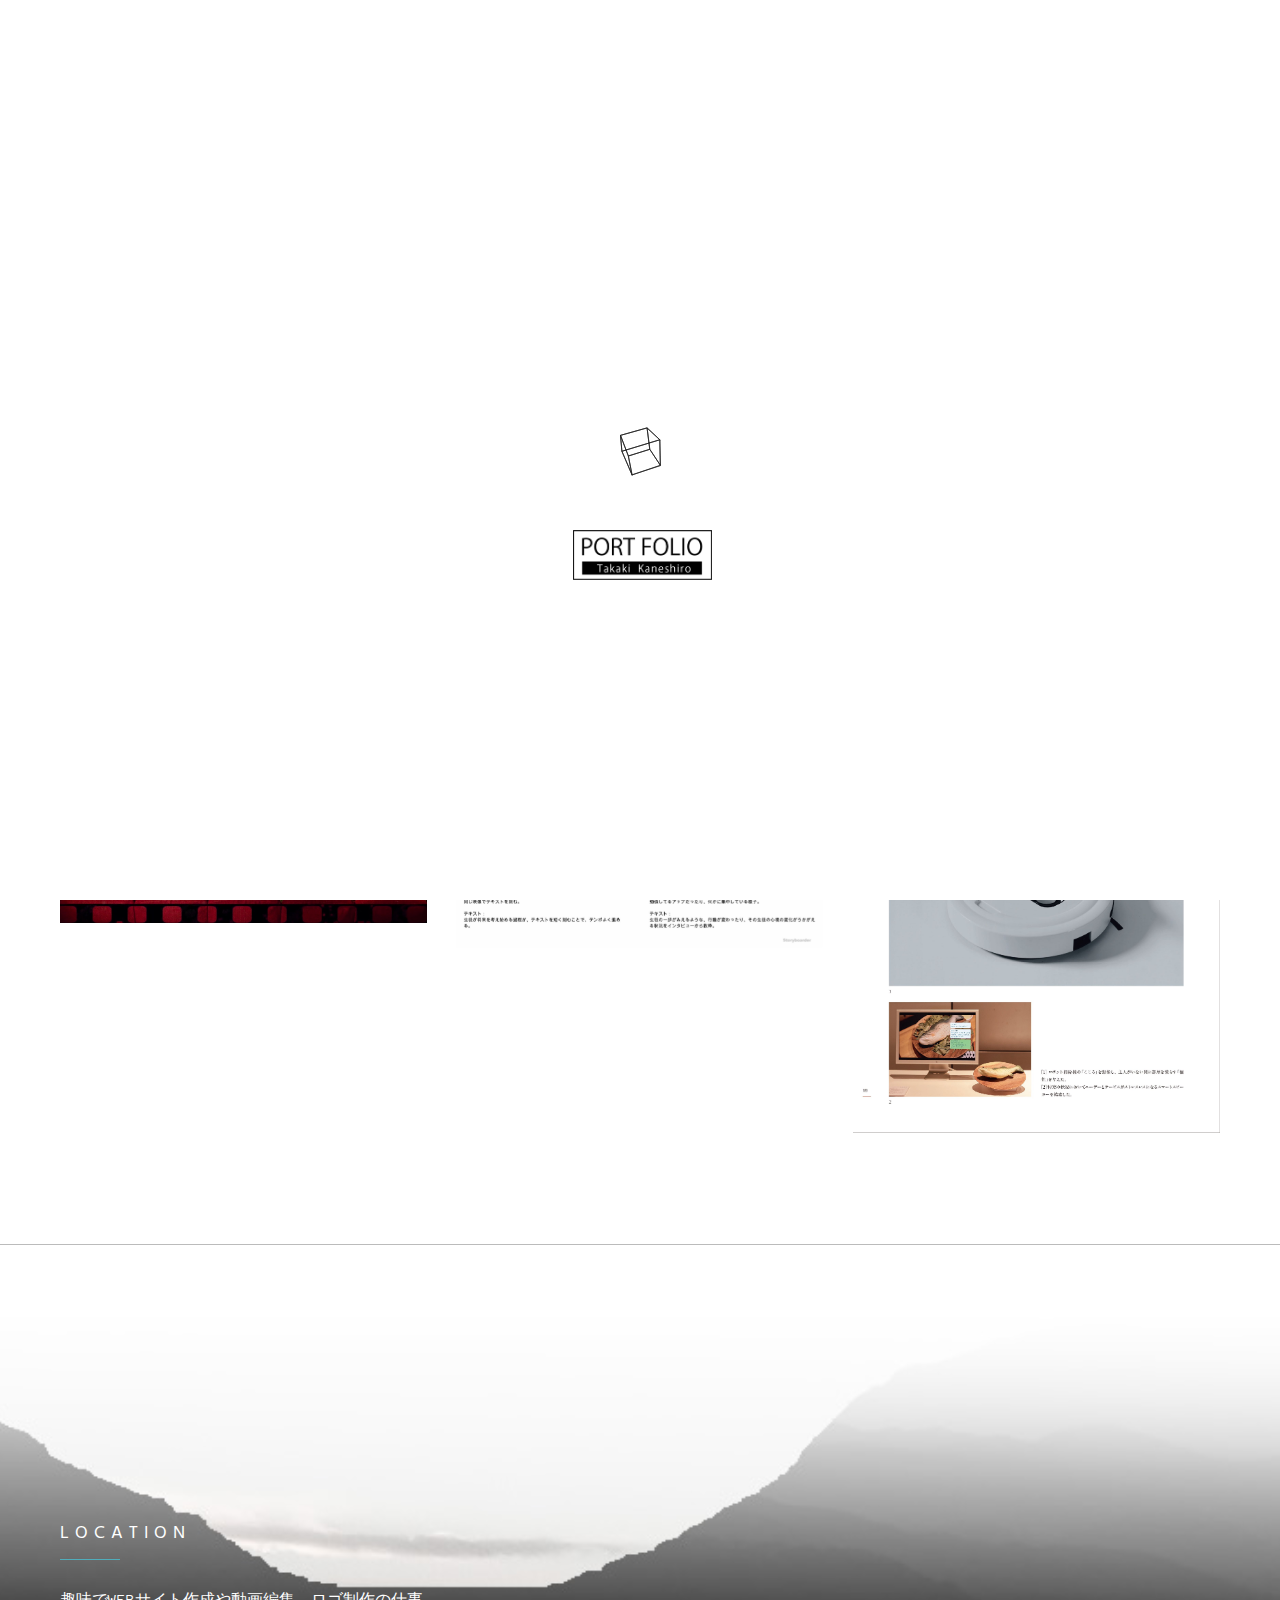
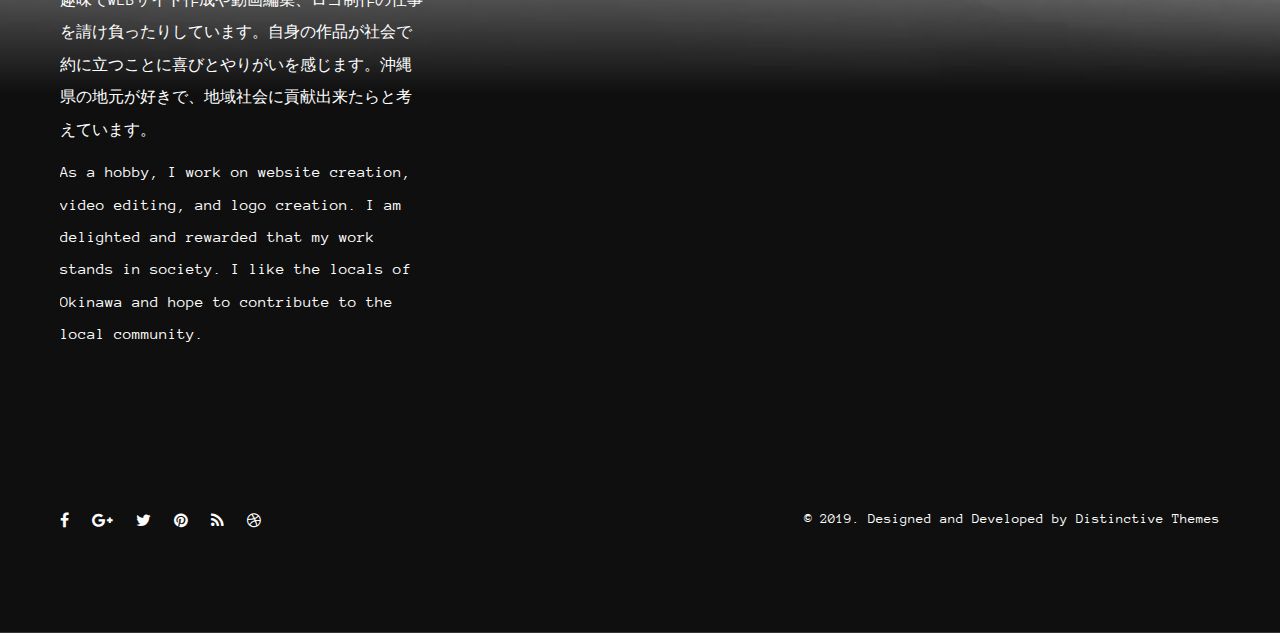
==== commit 468cb0f7: "test02" ====
--- a/index.html
+++ b/index.html
@@ -44,7 +44,7 @@
             $("#footer-outer").load("footer.html #footer-inner");
         });
     </script> -->
-    <!-- test -->
+    <!-- test03-->
 
 </head>
 
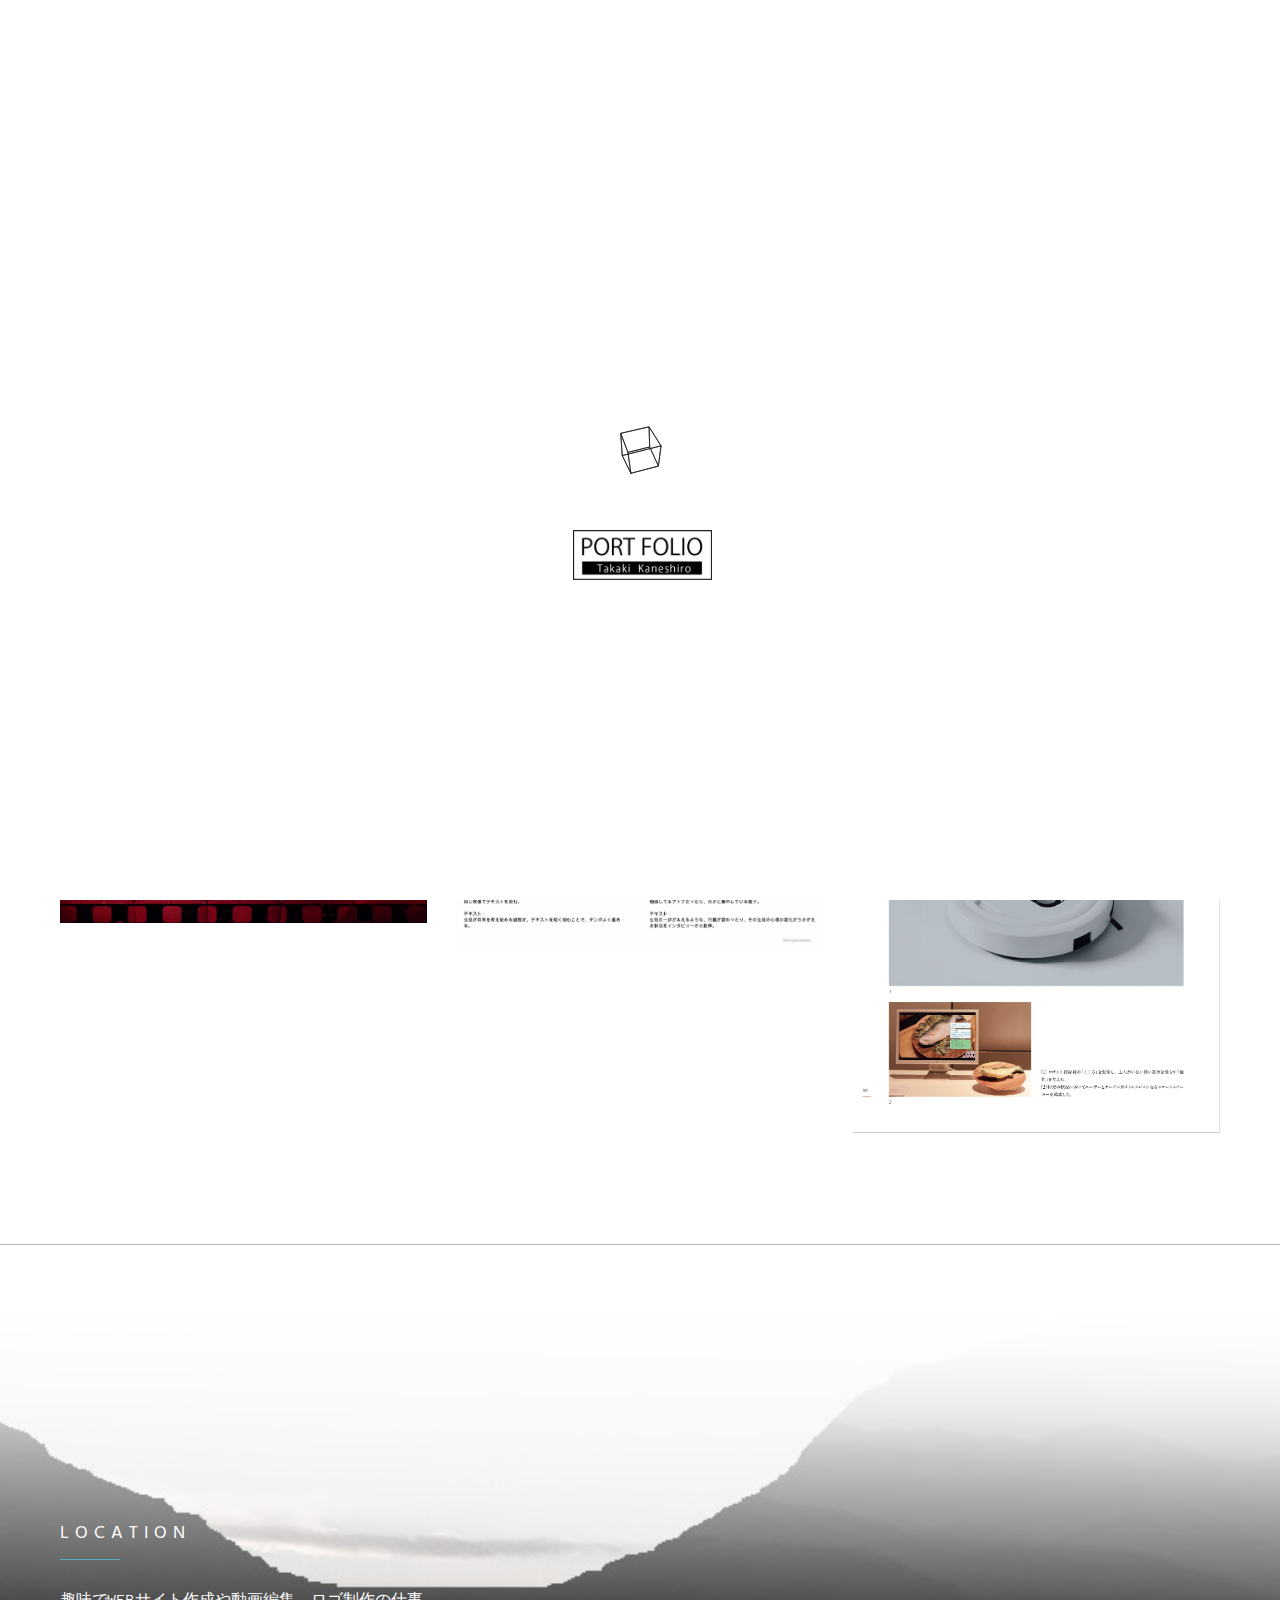
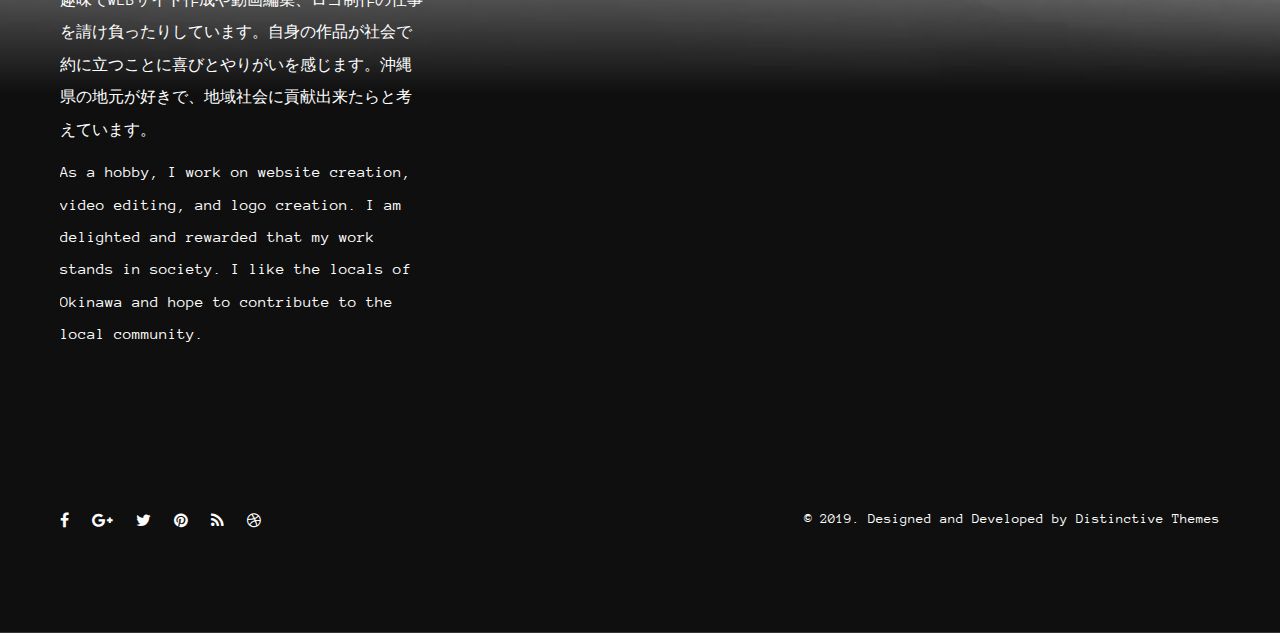
==== commit 93736244: "css #hideMe_iPhone" ====
--- a/index.html
+++ b/index.html
@@ -76,7 +76,7 @@
 
     <div id="master-wrapper">
 
-        <div class="preloader">
+        <div class="preloader" id="loade">
             <div class="preloader-img">
                 <span class="loading-animation animate-flicker"><img src="assets/images/loading.gif" alt="loading" /></span>
             </div>
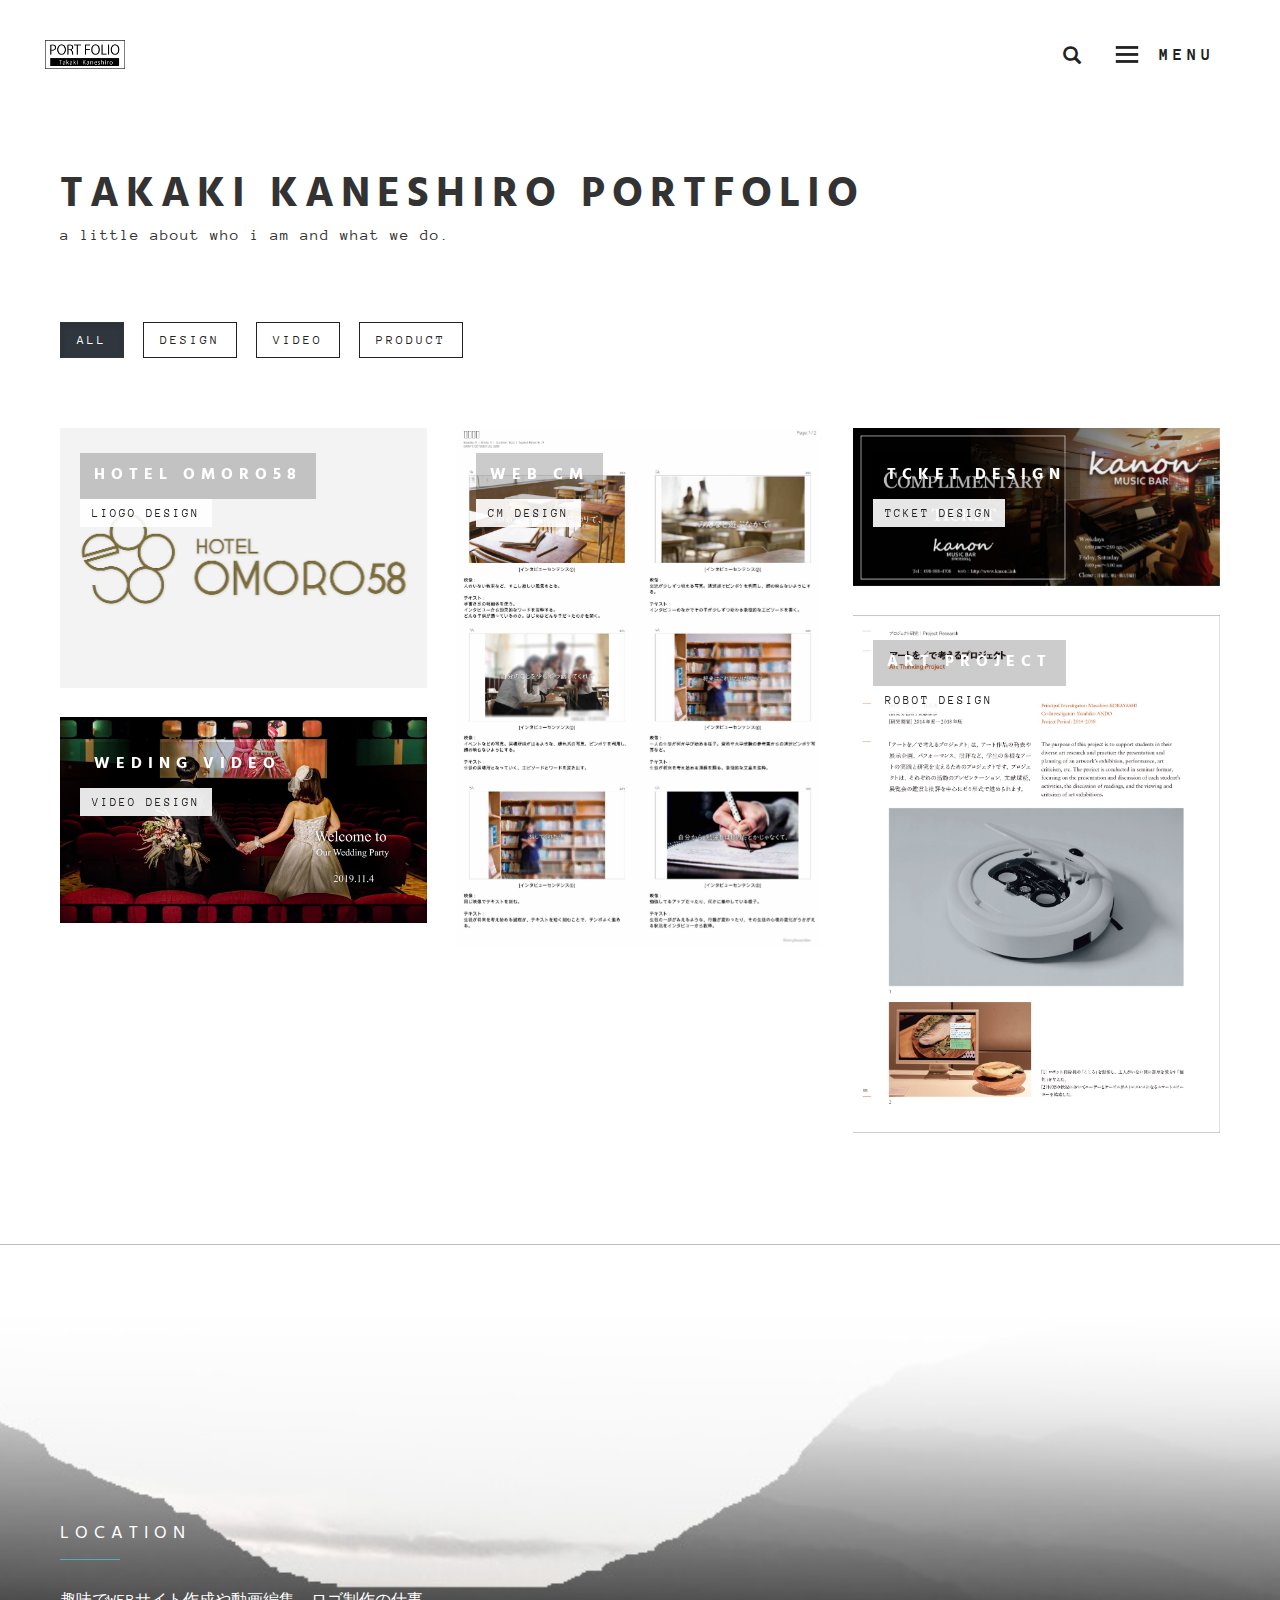
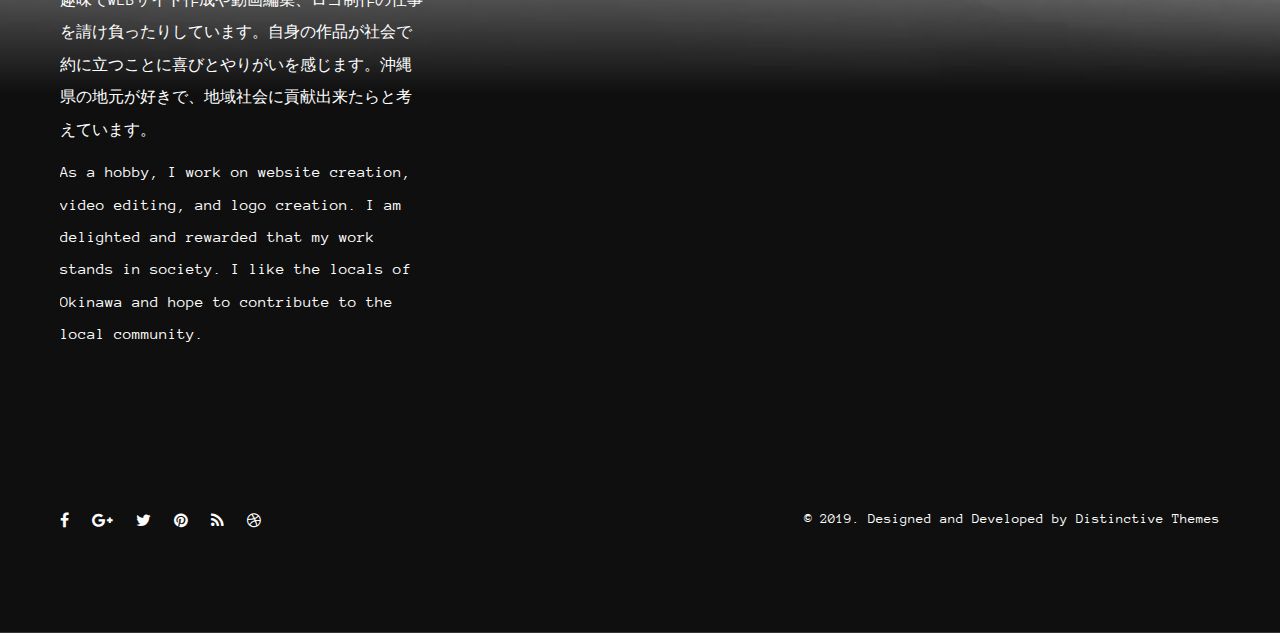
==== commit 013751bb: "css #lodeind off" ====
--- a/index.html
+++ b/index.html
@@ -76,11 +76,11 @@
 
     <div id="master-wrapper">
 
-        <div class="preloader" id="loade">
+        <!-- <div class="preloader iPhone" id="loade">
             <div class="preloader-img">
                 <span class="loading-animation animate-flicker"><img src="assets/images/loading.gif" alt="loading" /></span>
             </div>
-        </div>
+        </div> -->
 
         <div class="nav-wrapper smoothie">
             <div class="nav-inner smoothie">
--- a/assets/css/plugins.css
+++ b/assets/css/plugins.css
@@ -470,7 +470,7 @@
 }
 
 .mfp-preloader {
-  color:#ccc;
+  color:rgb(187, 20, 20);
   position:absolute;
   top:50%;
   width:auto;
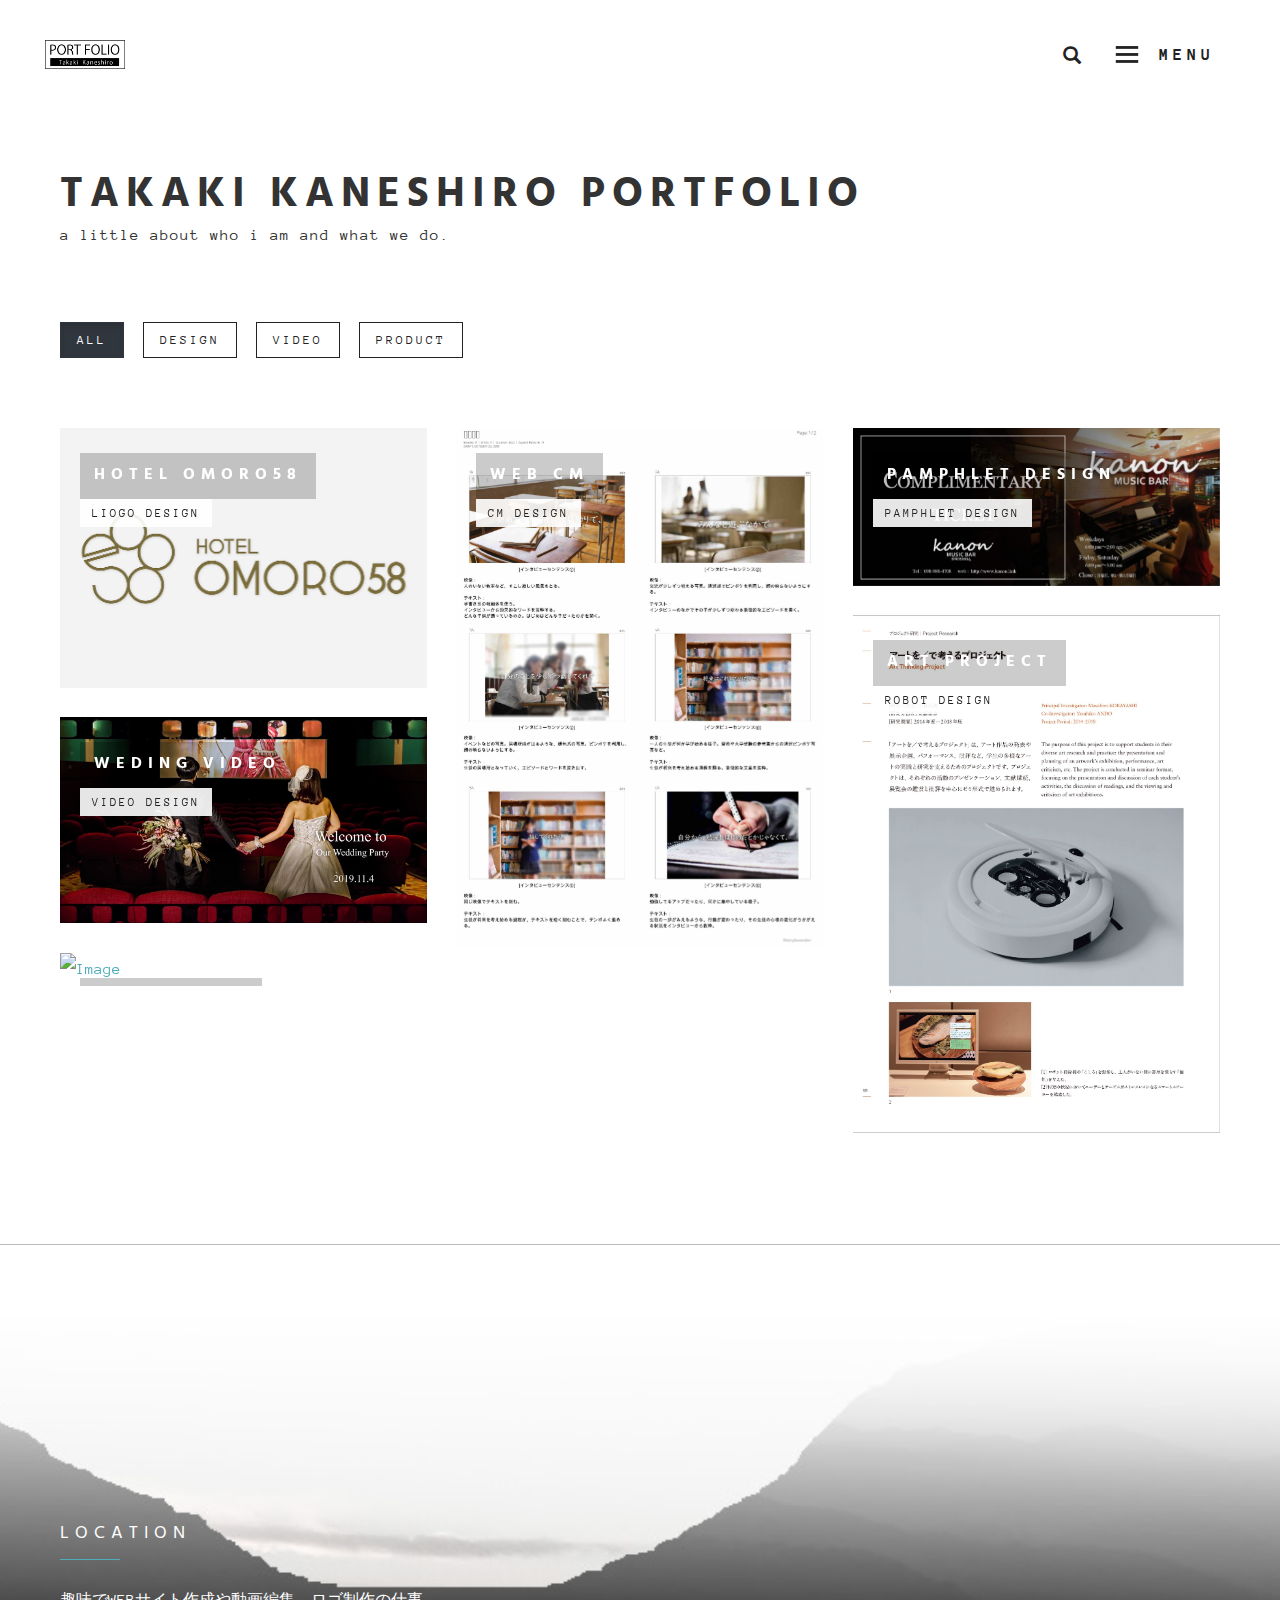
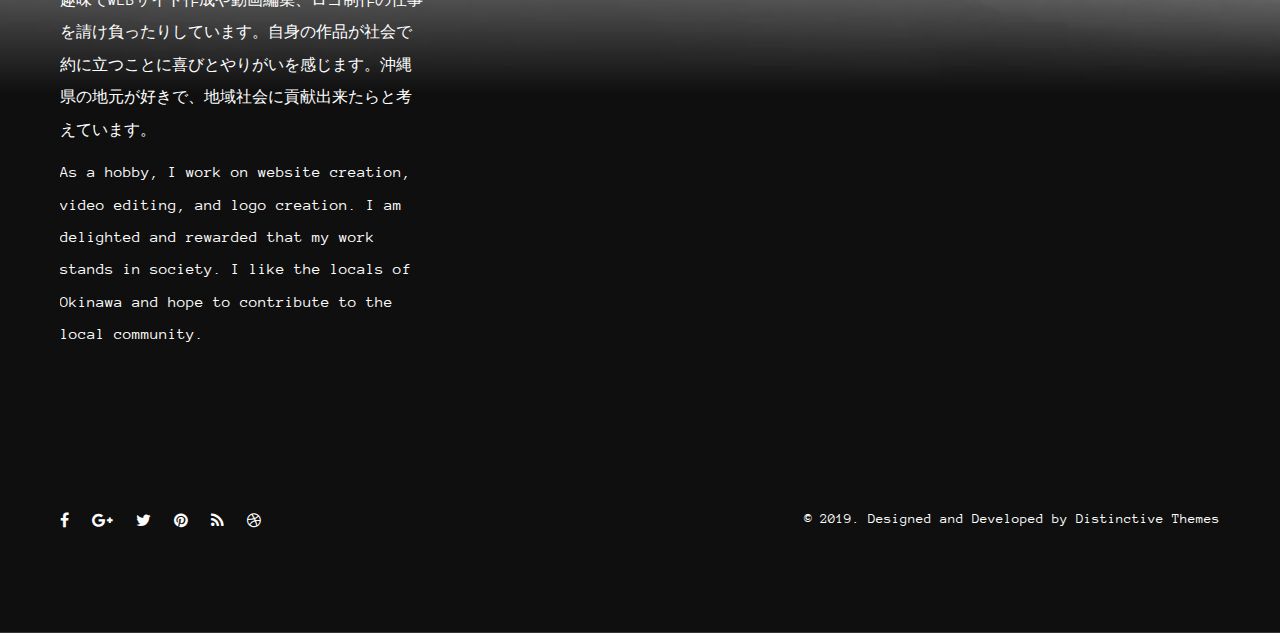
==== commit 1f04ce3d: "Add files via upload" ====
--- a/index.html
+++ b/index.html
@@ -186,8 +186,8 @@
                                                     <img src="assets/images/minimal-portfolio/folio-3.jpg" alt="Image" class="img-responsive smoothie"></a>
                                                 <div class="hover-overlay smoothie text-center">
                                                     <div class="vertical-align-top">
-                                                        <h4>Tcket Design</h4>
-                                                        <span class="hover-overlay-cat">Tcket Design</span>
+                                                        <h4>Pamphlet Design</h4>
+                                                        <span class="hover-overlay-cat">Pamphlet Design</span>
                                                     </div>
                                                 </div>
                                                 <div class="hover-caption dark-overlay smoothie text-center">
@@ -230,6 +230,25 @@
                                                     <div class="vertical-align-bottom">
                                                         <a href="portfolio-04.html" class="btn btn-primary btn-green">Details</a>
                                                         <a href="assets/images/minimal-portfolio/folio-5.jpg" class="lb-link btn btn-primary btn-white">Zoom</a>
+                                                    </div>
+                                                </div>
+                                            </div>
+                                        </div>
+                                        
+                                        <div class="col-sm-4 masonry-portfolio-item mb30 video">
+                                            <div class="hover-effect smoothie">
+                                                <a href="#" class="smoothie">
+                                                    <img src="assets/images/minimal-portfolio/folio-6.jpg" alt="Image" class="img-responsive smoothie"></a>
+                                                <div class="hover-overlay smoothie text-center">
+                                                    <div class="vertical-align-top">
+                                                        <h4>WEB Design</h4>
+                                                        <span class="hover-overlay-cat">WEB Design</span>
+                                                    </div>
+                                                </div>
+                                                <div class="hover-caption dark-overlay smoothie text-center">
+                                                    <div class="vertical-align-bottom">
+                                                        <a href="portfolio-06.html" class="btn btn-primary btn-green">Details</a>
+                                                        <a href="assets/images/minimal-portfolio/folio-6.jpg" class="lb-link btn btn-primary btn-white">Zoom</a>
                                                     </div>
                                                 </div>
                                             </div>
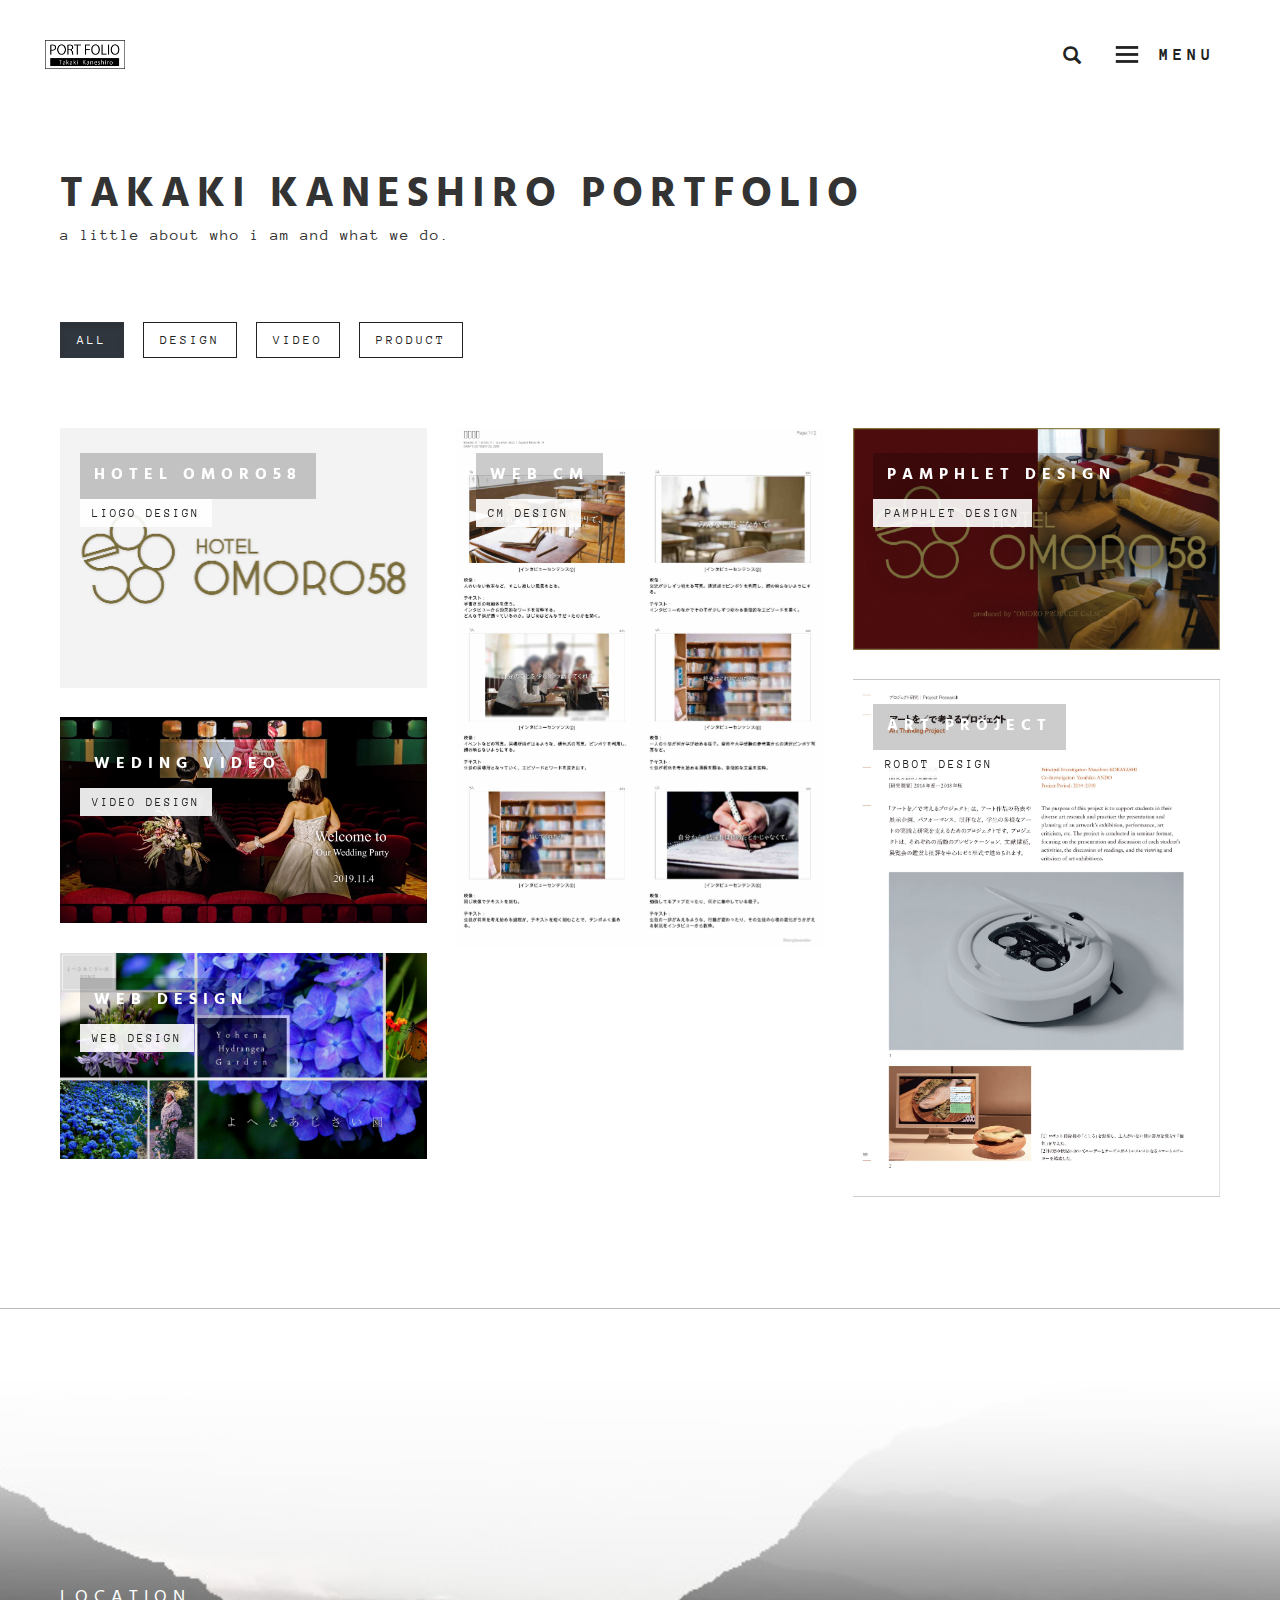
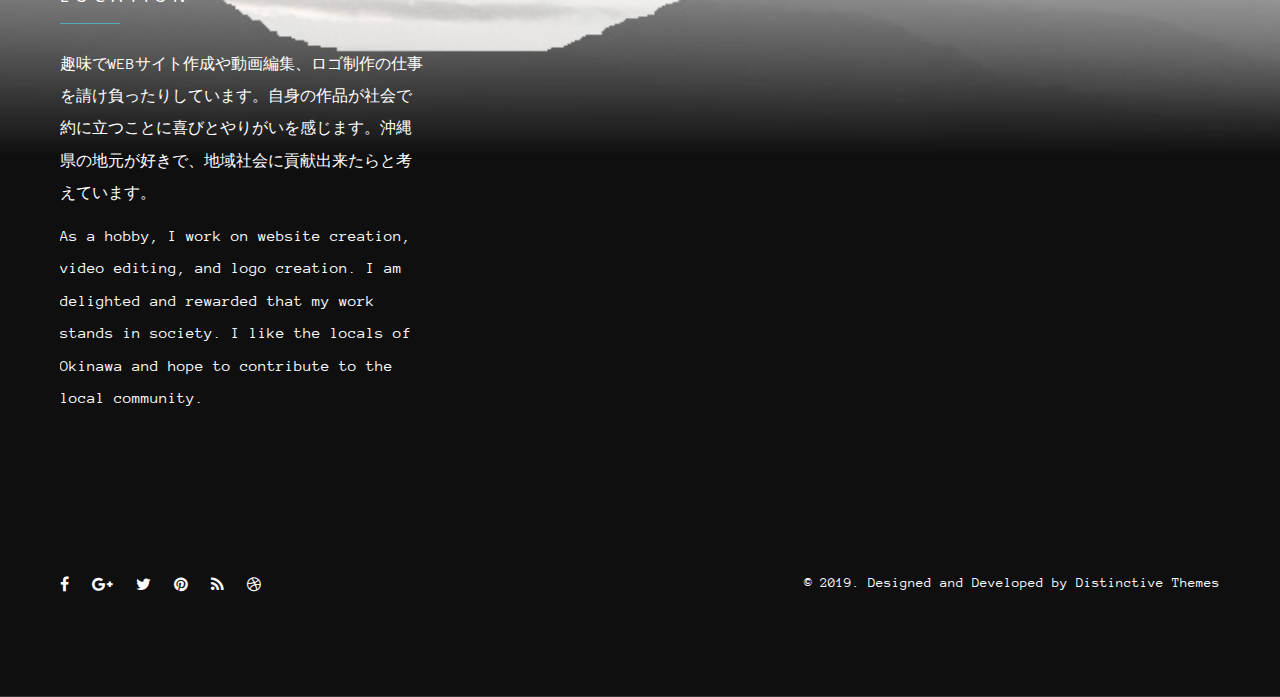
==== commit bb320e5d: "Add files via upload" ====
--- a/index.html
+++ b/index.html
@@ -235,7 +235,7 @@
                                             </div>
                                         </div>
                                         
-                                        <div class="col-sm-4 masonry-portfolio-item mb30 video">
+                                        <div class="col-sm-4 masonry-portfolio-item mb30 design">
                                             <div class="hover-effect smoothie">
                                                 <a href="#" class="smoothie">
                                                     <img src="assets/images/minimal-portfolio/folio-6.jpg" alt="Image" class="img-responsive smoothie"></a>
